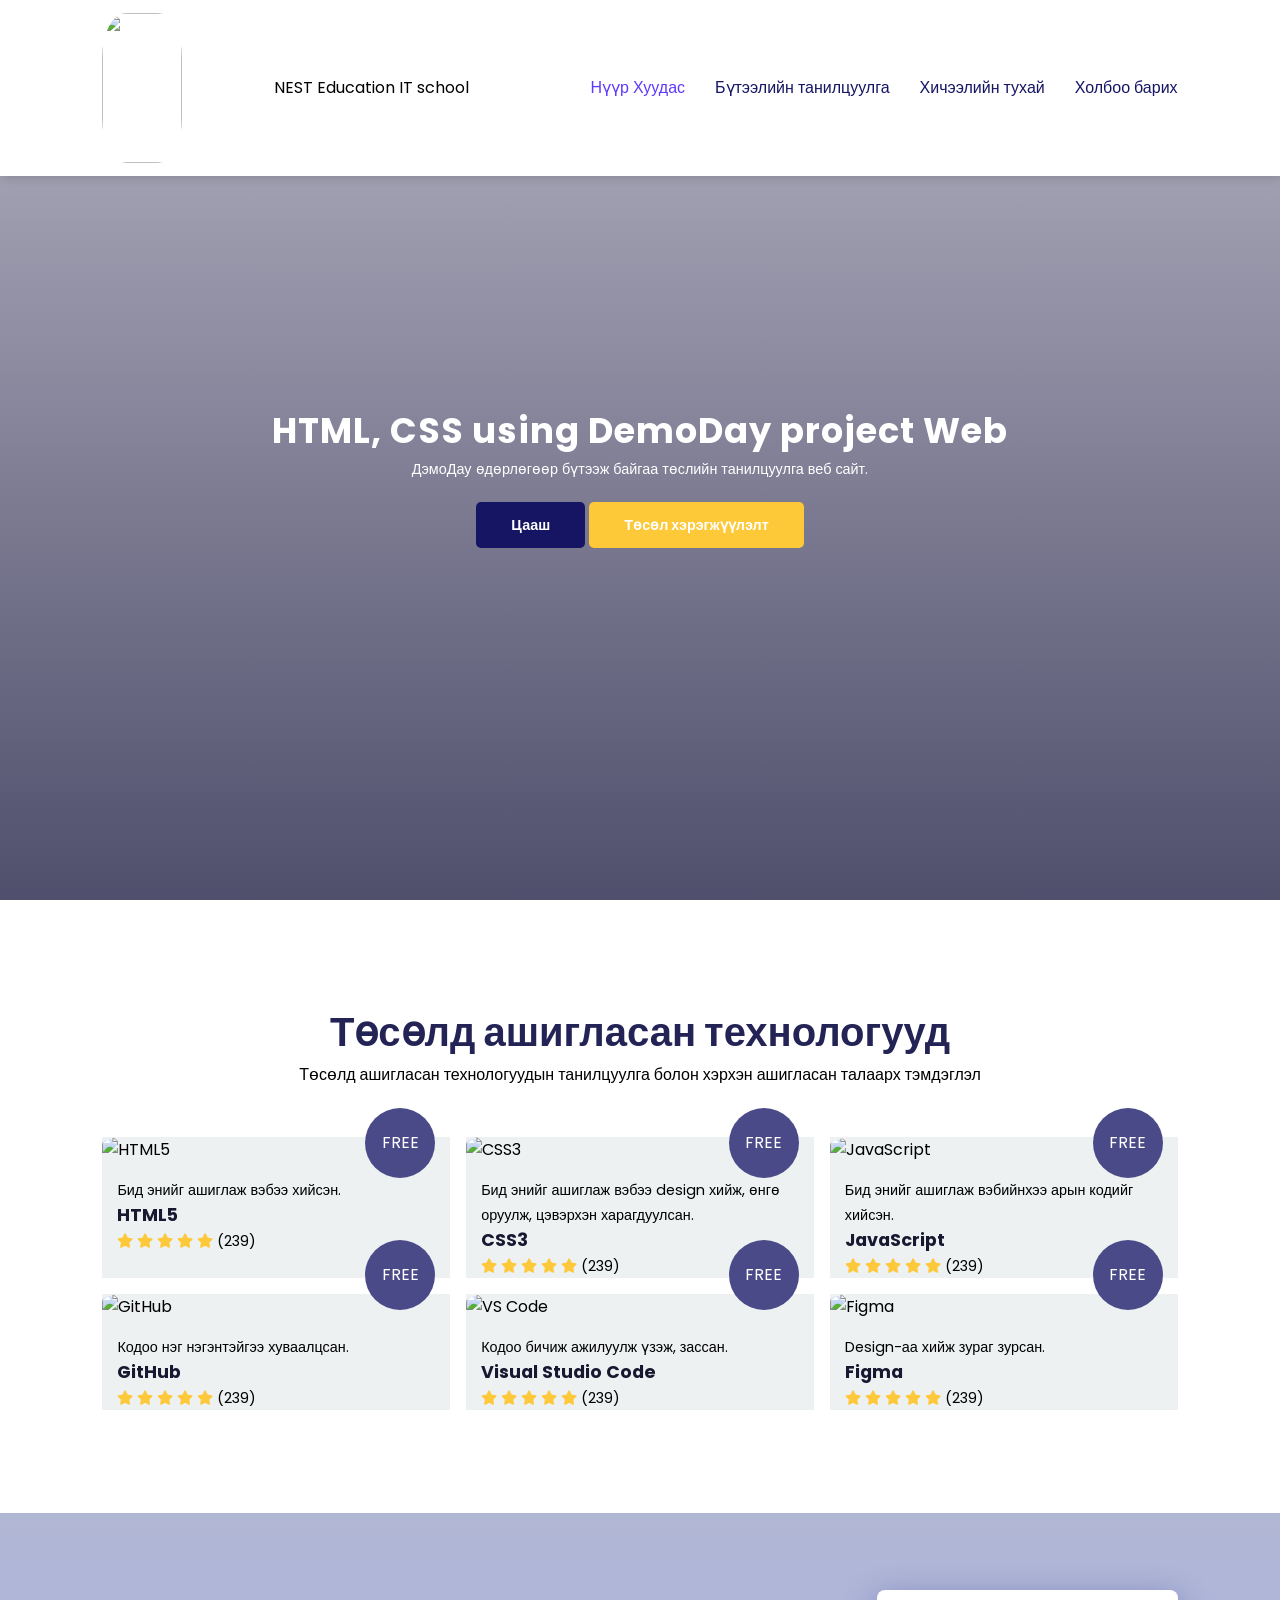
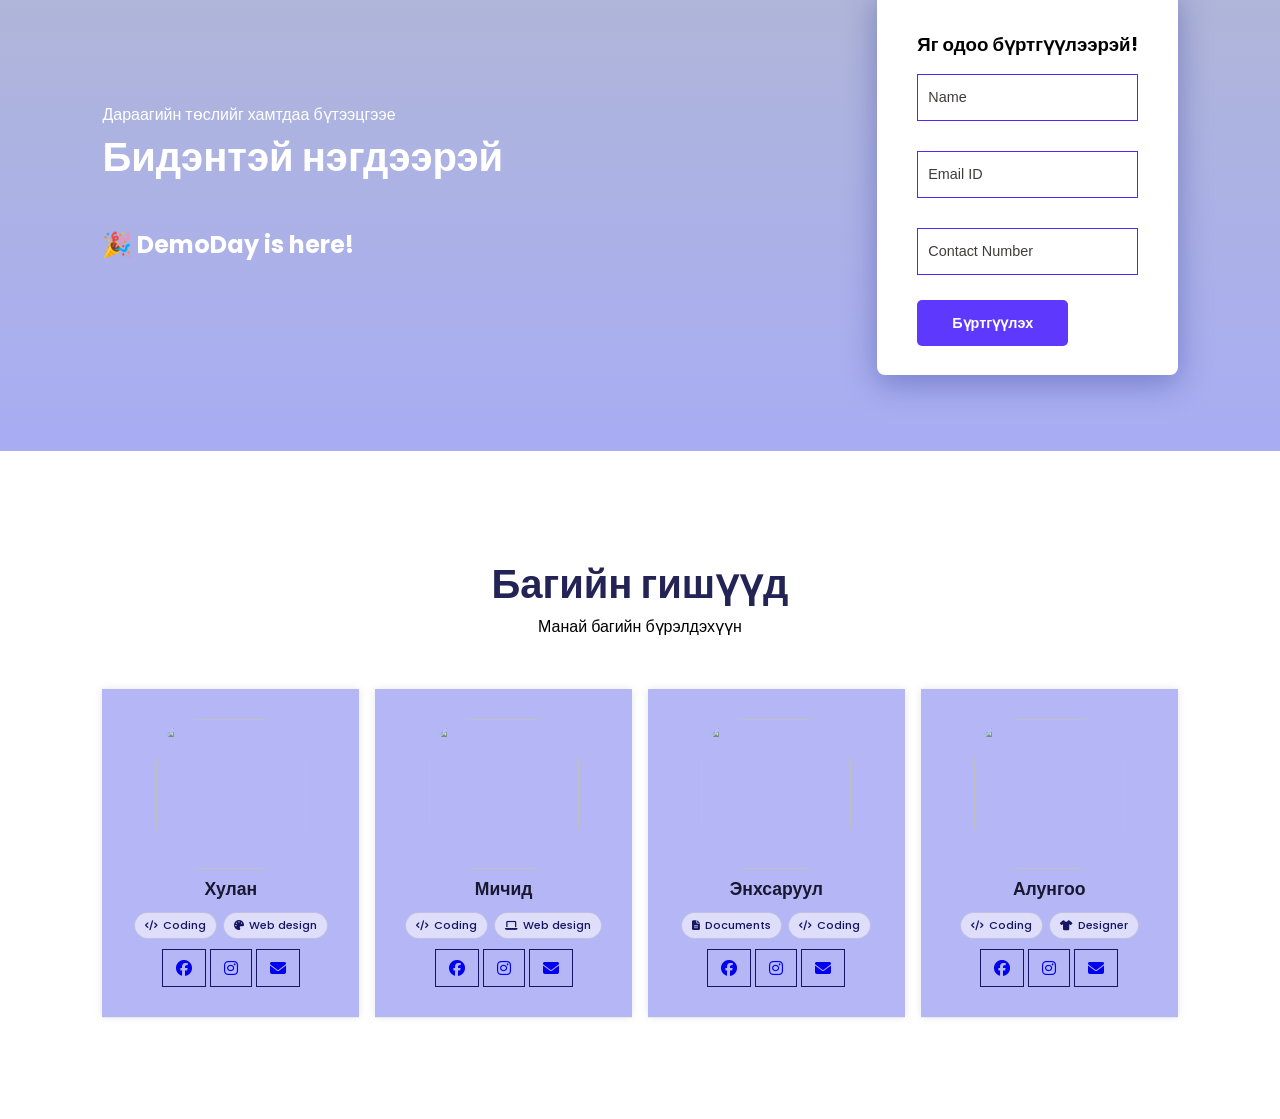
==== index.html @ afe98397 "Add files via upload" ====
<!DOCTYPE html>
<html lang="en">
<head>
    <meta charset="UTF-8">
    <meta name="viewport" content="width=device-width, initial-scale=1.0">
    <title>DemoDay Project Website Template</title>
    <link rel="stylesheet" href="https://cdnjs.cloudflare.com/ajax/libs/font-awesome/6.5.0/css/all.min.css">
    <script src="https://cdnjs.cloudflare.com/ajax/libs/jquery/3.7.1/jquery.min.js"></script>
    <link rel="stylesheet" href="style.css">
</head>
<body>
    <nav>
        <img src="unnamed.png" class="logo" alt="">
        <p>NEST Education IT school</p>
        <div class="navigation">
            <ul>
                <i id="menu-close" class="fas fa-times"></i>
                <li><a href="index.html" class="active">Нүүр Хуудас</a></li>
                <li><a href="buteel.html">Бүтээлийн танилцуулга</a></li>
                <li><a href="course-inner.html">Хичээлийн тухай</a></li>
                <li><a href="contact.html">Холбоо барих</a></li>
            </ul>
            <img src="img/menu.png" id="menu-btn" alt="">
        </div>
    </nav>

    <!-- Hero section -->
    <section id="home">
        <h2>HTML, CSS using DemoDay project Web</h2>
        <p>ДэмоДау өдөрлөгөөр бүтээж байгаа төслийн танилцуулга веб сайт.</p>
        <div class="btn">
            <a href="#" class="blue">Цааш</a>
            <a href="#" class="yellow">Төсөл хэрэгжүүлэлт</a>
        </div>
    </section>

    <!-- Technologies section -->
    <section id="project">
        <h1>Төсөлд ашигласан технологууд</h1>
        <p>Төсөлд ашигласан технологуудын танилцуулга болон хэрхэн ашигласан талаарх тэмдэглэл</p>

        <div class="project-box">
            <div class="projects">
                <img src="https://cdn.jsdelivr.net/gh/devicons/devicon/icons/html5/html5-original.svg" alt="HTML5">
                <div class="details">
                    <span>Бид энийг ашиглаж вэбээ хийсэн.</span>
                    <h6>HTML5</h6>
                    <div class="star">
                        <i class="fa-solid fa-star"></i>
                        <i class="fa-solid fa-star"></i>
                        <i class="fa-solid fa-star"></i>
                        <i class="fa-solid fa-star"></i>
                        <i class="fa-solid fa-star"></i>
                        <span>(239)</span>
                    </div>
                </div>
                <div class="cost">FREE</div>
            </div>

            <div class="projects">
                <img src="https://cdn.jsdelivr.net/gh/devicons/devicon/icons/css3/css3-original.svg" alt="CSS3">
                <div class="details">
                    <span>Бид энийг ашиглаж вэбээ design хийж, өнгө оруулж, цэвэрхэн харагдуулсан.</span>
                    <h6>CSS3</h6>
                    <div class="star">
                        <i class="fa-solid fa-star"></i>
                        <i class="fa-solid fa-star"></i>
                        <i class="fa-solid fa-star"></i>
                        <i class="fa-solid fa-star"></i>
                        <i class="fa-solid fa-star"></i>
                        <span>(239)</span>
                    </div>
                </div>
                <div class="cost">FREE</div>
            </div>

            <div class="projects">
                <img src="https://cdn.jsdelivr.net/gh/devicons/devicon/icons/javascript/javascript-original.svg" alt="JavaScript">
                <div class="details">
                    <span>Бид энийг ашиглаж вэбийнхээ арын кодийг хийсэн.</span>
                    <h6>JavaScript</h6>
                    <div class="star">
                        <i class="fa-solid fa-star"></i>
                        <i class="fa-solid fa-star"></i>
                        <i class="fa-solid fa-star"></i>
                        <i class="fa-solid fa-star"></i>
                        <i class="fa-solid fa-star"></i>
                        <span>(239)</span>
                    </div>
                </div>
                <div class="cost">FREE</div>
            </div>

            <div class="projects">
                <img src="https://cdn.jsdelivr.net/gh/devicons/devicon/icons/github/github-original.svg" alt="GitHub">
                <div class="details">
                    <span>Кодоо нэг нэгэнтэйгээ хуваалцсан.</span>
                    <h6>GitHub</h6>
                    <div class="star">
                        <i class="fa-solid fa-star"></i>
                        <i class="fa-solid fa-star"></i>
                        <i class="fa-solid fa-star"></i>
                        <i class="fa-solid fa-star"></i>
                        <i class="fa-solid fa-star"></i>
                        <span>(239)</span>
                    </div>
                </div>
                <div class="cost">FREE</div>
            </div>

            <div class="projects">
                <img src="https://cdn.jsdelivr.net/gh/devicons/devicon/icons/vscode/vscode-original.svg" alt="VS Code">
                <div class="details">
                    <span>Кодоо бичиж ажилуулж үзэж, зассан.</span>
                    <h6>Visual Studio Code</h6>
                    <div class="star">
                        <i class="fa-solid fa-star"></i>
                        <i class="fa-solid fa-star"></i>
                        <i class="fa-solid fa-star"></i>
                        <i class="fa-solid fa-star"></i>
                        <i class="fa-solid fa-star"></i>
                        <span>(239)</span>
                    </div>
                </div>
                <div class="cost">FREE</div>
            </div>

            <div class="projects">
                <img src="https://cdn.jsdelivr.net/gh/devicons/devicon/icons/figma/figma-original.svg" alt="Figma">
                <div class="details">
                    <span>Design-аа хийж зураг зурсан.</span>
                    <h6>Figma</h6>
                    <div class="star">
                        <i class="fa-solid fa-star"></i>
                        <i class="fa-solid fa-star"></i>
                        <i class="fa-solid fa-star"></i>
                        <i class="fa-solid fa-star"></i>
                        <i class="fa-solid fa-star"></i>
                        <span>(239)</span>
                    </div>
                </div>
                <div class="cost">FREE</div>
            </div>
        </div>
    </section>

    <!-- Registration section -->
    <section id="registration">
        <div class="reminder">
            <p>Дараагийн төслийг хамтдаа бүтээцгээе</p>
            <h1>Бидэнтэй нэгдээрэй</h1>
            <div class="time">
                <div class="date" id="days">0 <br> Days</div>
                <div class="date" id="hours">0 <br> Hours</div>
                <div class="date" id="minutes">0 <br> Minutes</div>
                <div class="date" id="seconds">0 <br> Seconds</div>
            </div>
        </div>

        <div class="form">
            <h3>Яг одоо бүртгүүлээрэй!</h3>
            <input type="text" placeholder="Name" name="" id="">
            <input type="email" placeholder="Email ID" name="" id="">
            <input type="text" placeholder="Contact Number" name="" id="">
            <div class="btn">
                <a href="#" class="yellow">Бүртгүүлэх</a>
            </div>
        </div>
    </section>

    <!-- Team section -->
    <section id="experts">
        <h1>Багийн гишүүд</h1>
        <p>Манай багийн бүрэлдэхүүн</p>
        <div class="expert-box">

            <div class="profile">
                <img src="khuln.jpg" alt="">
                <h6>Хулан</h6>
                <div class="role-tags">
                    <span><i class="fas fa-code"></i> Coding</span>
                    <span><i class="fas fa-palette"></i> Web design</span>
                </div>
                <div class="pro-links">
                    <a href="https://www.facebook.com/b.hulan.138850/" target="_blank"><i class="fab fa-facebook"></i></a>
                    <a href="https://instagram.com/khulnaaaa__" target="_blank"><i class="fab fa-instagram"></i></a>
                    <a href="https://mail.google.com/mail/?view=cm&to=nest22291037@nhs.edu.mn" target="_blank"><i class="fas fa-envelope"></i></a>
                </div>
            </div>

            <div class="profile">
                <img src="michid.jpg" alt="">
                <h6>Мичид</h6>
                <div class="role-tags">
                    <span><i class="fas fa-code"></i> Coding</span>
                    <span><i class="fas fa-laptop"></i> Web design</span>
                </div>
                <div class="pro-links">
                    <a href="https://www.facebook.com/micid.c.407413/" target="_blank"><i class="fab fa-facebook"></i></a>
                    <a href="https://instagram.com/michid.c" target="_blank"><i class="fab fa-instagram"></i></a>
                    <a href="https://mail.google.com/mail/?view=cm&to=nest22291030@nhs.edu.mn" target="_blank"><i class="fas fa-envelope"></i></a>
                </div>
            </div>

            <div class="profile">
                <img src="saruul.jpg" alt="">
                <h6>Энхсаруул</h6>
                <div class="role-tags">
                    <span><i class="fas fa-file-alt"></i> Documents</span>
                    <span><i class="fas fa-code"></i> Coding</span>
                </div>
                <div class="pro-links">
                    <a href="https://www.facebook.com/enkhsaruul.bayaraa" target="_blank"><i class="fab fa-facebook"></i></a>
                    <a href="https://instagram.com/__srlux" target="_blank"><i class="fab fa-instagram"></i></a>
                    <a href="https://mail.google.com/mail/?view=cm&to=nest23291005@nhs.edu.mn" target="_blank"><i class="fas fa-envelope"></i></a>
                </div>
            </div>

            <div class="profile">
                <img src="alungoo.jpg" alt="">
                <h6>Алунгоо</h6>
                <div class="role-tags">
                    <span><i class="fas fa-code"></i> Coding</span>
                    <span><i class="fas fa-tshirt"></i> Designer</span>
                </div>
                <div class="pro-links">
                    <a href="https://www.facebook.com/alungoo.tvn/" target="_blank"><i class="fab fa-facebook"></i></a>
                    <a href="https://instagram.com/alungootvn" target="_blank"><i class="fab fa-instagram"></i></a>
                    <a href="https://mail.google.com/mail/?view=cm&to=nest22291042@nhs.edu.mn" target="_blank"><i class="fas fa-envelope"></i></a>
                </div>
            </div>

        </div>
    </section>

    <footer></footer>

    <script>
        // Mobile menu open
        $('#menu-btn').click(function(){
            $('nav .navigation ul').addClass('active');
        });

        // Mobile menu close
        $('#menu-close').click(function(){
            $('nav .navigation ul').removeClass('active');
        });

        // Countdown timer to DemoDay - May 9, 2026
        const demoDay = new Date("May 9, 2026 09:00:00").getTime();

        const countdown = setInterval(function() {
            const now = new Date().getTime();
            const gap = demoDay - now;

            const days    = Math.floor(gap / (1000 * 60 * 60 * 24));
            const hours   = Math.floor((gap % (1000 * 60 * 60 * 24)) / (1000 * 60 * 60));
            const minutes = Math.floor((gap % (1000 * 60 * 60)) / (1000 * 60));
            const seconds = Math.floor((gap % (1000 * 60)) / 1000);

            document.getElementById("days").innerHTML    = days    + "<br>Days";
            document.getElementById("hours").innerHTML   = hours   + "<br>Hours";
            document.getElementById("minutes").innerHTML = minutes + "<br>Minutes";
            document.getElementById("seconds").innerHTML = seconds + "<br>Seconds";

            if (gap < 0) {
                clearInterval(countdown);
                document.querySelector(".time").innerHTML = "<h2 style='color:white'>🎉 DemoDay is here!</h2>";
            }
        }, 1000);
    </script>
</body>
</html>
---- style.css ----
@import url('https://fonts.googleapis.com/css2?family=Inter:wght@100;200;300;400;500&family=Poppins:ital,wght@0,100;0,200;0,300;0,400;0,500;0,600;0,700;0,800;0,900;1,700;1,800;1,900&display=swap');

*
{
	margin: 0;
	padding: 0;
	box-sizing: border-box;
}

body
{
	font-family: 'Poppins', sans-serif;
}

h1
{
	font-size: 2.5rem;
	font-weight: 700;
	color: rgb(35, 35, 85);
}

span
{
	font-size: .9rem;
}

h6
{
	font-size: 1.1rem;
	color: rgb(24, 24, 49);
}
nav
{
	position: fixed;
	width: 100%;
	background-color: #fff;
	display: flex;
	justify-content: space-between;
	align-items: center;
	padding: 1vw 8vw;
	box-shadow: 2px 2px 10px rgba(0, 0, 0, 0.15);
	z-index: 1;
}

nav .logo
{
	width: 80px;
	cursor: pointer;
}

nav .navigation
{
	display: flex;
}

img {
  width: 150px;
  height: 150px;
  border-radius: 30%;
}


#menu-btn
{
	width: 30px;
	height: 30px;
	display: none;
}

#menu-close
{
	display: none;
}

nav .navigation ul
{
	display: flex;
	justify-content: flex-end;
	align-items: center;
}

nav .navigation ul li
{
	list-style: none;
	margin-left: 30px;
}

nav .navigation ul li a
{
	text-decoration: none;
	color: rgb(21, 21, 100);
	font-size: 16px;
	font-weight: 500;
	transition: 0.3s ease;
}

nav .navigation ul li a.active,
nav .navigation ul li a:hover
{
	color: #5f38fd;

}

#home
{
	background-image: linear-gradient(rgba(9, 5, 54, 0.3), rgba(5,4,46,0.7)), url("img/back.jpg");
	width: 100%;
	height: 100vh;
	background-size: cover;
	background-position: center center;
	display: flex;
	flex-direction: column;
	justify-content: center;
	align-items: center;
	text-align: center;
	padding-top: 40px;
}

#home h2
{
	color: #fff;
	font-size: 2.2rem;
	letter-spacing: 1px;
}

#home p
{
	width: 50%;
	color: #fff;
	font-size: 0.9rem;
	line-height: 25px;
}

#home .btn
{
	margin-top: 30px;
}

#home a
{
	text-decoration: none;
	font-size: 0.9rem;
	padding: 13px 35px;
	background-color: #fff;
	font-weight: 600;
	border-radius: 5px;
}

#home a.blue
{
	color: #fff;
	background: rgb(21, 21, 100);
	transition: 0.3s ease;
}

#home a.blue:hover
{
	color: rgb(21, 21, 100);
	background: #fff;
}

#home a.yellow
{
	color: #fff;
	background: #fdc938;
	transition: 0.3s ease;
}

#home a.yellow:hover
{
	color: rgb(21, 21, 100);
	background: #fff;
}
#project
{
	padding: 8vw 8vw 8vw 8vw;
	text-align: center;
}

#project .project-box
{
	display: grid;
	grid-template-columns: repeat(auto-fit, minmax(320px, 1fr));
	grid-gap: 1rem;
	margin-top: 50px;
}

#project .projects
{
	text-align: start;
	background: #edf1f2;
	height: 100%;
	position: relative;
}

#project .projects img
{
	width: 100%;
	height: 60%;
	background-size: cover;
	background-position: center;
}

#project .projects .details
{
	padding: 15px 15px 0 15px;
}

#project .projects .details i
{
	color: #fdc93b;
	font-size: .9rem;
}

#project .projects .cost
{
	background-color: rgb(74, 74, 136);
	color: #fff;
	line-height: 70px;
	width: 70px;
	height: 70px;
	text-align: center;
	border-radius: 50%;
	position: absolute;
	right: 15px;
	bottom: 100px;
}
#registration
{
	padding: 6vw 8vw 6vw 8vw;
	background-image: linear-gradient(rgba(99,112,168,0.5), rgba(81,91,233,0.5)),url("img/projects.webp");
	width: 100%;
	height: 100%;
	background-size: cover;
	background-position: center;
	display: flex;
	justify-content: space-between;
	align-items: center;
}

#registration .reminder, #registration .reminder h1
{
	color: #fff;
}

#registration .reminder .time
{
	display: flex;
	margin-top: 40px;
}

#registration .reminder .time .date
{
	text-align: center;
	padding: 13px 33px;
	background: rgba(255, 255, 255, 0.25);
	backdrop-filter: blur(4px);
	box-shadow: 0 8px 32px 0 rgba(31, 38, 135, 0.37);
	border-radius: 10px;
	margin: 0 5px 10px 5px;
	border: 1px solid rgba(255, 255, 255, 0.18);
	font-size: 1.1rem;
	font-weight: 600;
}

#registration .form
{
	background: #fff;
	border-radius: 8px;
	display: flex;
	flex-direction: column;
	padding: 40px;
	box-shadow: 0 8px 32px 0 rgba(31, 38, 135, 0.37);
}

#registration .form input
{
	margin: 15px 0;
	padding: 15px 10px;
	border: 1px solid rgb(84, 40, 241);
	outline: none;
}

#registration .form input::placeholder
{
	color: #413c3c;
	font-weight: 500;
	font-size: 0.9rem;
}

#registration .form .btn
{
	margin-top: 20px;
}

#registration .form a.yellow
{
	text-decoration: none;
	font-size: 0.9rem;
	padding: 13px 35px;
	background-color: #fff;
	font-weight: 600;
	border-radius: 5px;
	color: #fff;
	background: #5f38fd;
	transition: 0.3s ease;
}

#registration .form a.yellow:hover
{
	color: rgb(21, 21, 100);
	background: #fff;
}
#experts
{
	padding: 8vw 8vw 8vw 8vw;
	text-align: center;
}

#experts .expert-box
{
	display: grid;
	grid-template-columns: repeat(auto-fit, minmax(250px, 1fr));
	grid-gap: 1rem;
	margin-top: 50px;
}

#experts .expert-box .profile
{
	background: #b5b6f5;
	padding: 30px 10px;
	box-shadow: rgba(17, 17, 26, 0.05) 0px 1px 0px, rgba(17, 17, 26, 0.1) 0px 0px 8px;
}

#experts .expert-box .profile:hover
{
	box-shadow: rgba(0, 0, 0, 0.1) 0px 10px 50px;
}

.pro-links
{
	margin-top: 10px;
}

.pro-links i
{
	padding: 10px 13px;
	border: 1px solid rgb(21, 21, 100);
	cursor: pointer;
	transition: 0.3s ease;
}

.pro-links i:hover
{
	background: rgb(21, 21, 100);
	color: #fff;
}



/*---------------------------------------------------------*/
/*-------------------- Ipad screen styling ----------------*/
/*---------------------------------------------------------*/
@media screen and (max-width: 789px)
{
	nav
	{
		padding: 15px 20px;
	}

	nav img
	{
		width: 130px;
	}

	#menu-btn
	{
		display: initial;
	}

	#menu-close
	{
		display: initial;
		font-size: 1.6rem;
		color: #fff;
		padding: 30px 0 20px 20px;
	}

	nav .navigation ul
	{
		position: absolute;
		top: 0;
		right: -220px;
		display: flex;
		flex-direction: column;
		justify-content: flex-start;
		align-items: flex-start;
		width: 220px;
		height: 100vh;
		background: rgba(17, 20, 104, 0.45);
		backdrop-filter: blur(4.5px);
		border: 1px solid rgba(255, 255, 255, 0.18);
		transition: 0.3s ease-in;
	}

	nav .navigation ul.active
	{
		right: 0;
	}

	nav .navigation ul li
	{
		padding: 20px 0 20px 40px;
		margin-left: 0;
	}

	nav .navigation ul li a
	{
		color: #fff;
	}

	#home
	{
		padding: 0px;
	}

	#home p
	{
		width: 90%;
	}


	#projects
	{
		padding: 8vw 4vw 8vw 4vw;
	}

	#registration
	{
		padding: 6vw 4vw 6vw 4vw;
		gap: 2.2rem;
	}

	#registration .reminder .time
	{
		display: flex;
		justify-content: space-between;
		flex-wrap: wrap;
		margin-top: 40px;
	}

	#experts
	{
		padding: 8vw 4vw 6vw 4vw;
	}

	footer .copyright .pro-links
	{
		margin-top: 20px;
	}
}


@media screen and (max-width: 475px)
{
	#registration
	{
		flex-direction: column;
	}

	.reminder p, .reminder h1
	{
		text-align: center;
	}

	.reminder h1
	{
		font-size: 1.8rem;
	}

	#registration .reminder .time
	{
		justify-content: space-evenly;
		margin-top: 20px;
	}
}

/* ---- Role tags on team member cards ---- */
.role-tags {
  display: flex;
  flex-wrap: wrap;
  gap: 6px;
  justify-content: center;
  margin: 10px 0 6px;
}

.role-tags span {
  display: inline-flex;
  align-items: center;
  gap: 5px;
  font-size: 11px;
  font-weight: 500;
  padding: 4px 10px;
  border-radius: 20px;
  background: rgba(255, 255, 255, 0.55);
  color: rgb(21, 21, 100);
  backdrop-filter: blur(4px);
  border: 1px solid rgba(21, 21, 100, 0.15);
  transition: 0.2s ease;
}

.role-tags span:hover {
  background: rgb(21, 21, 100);
  color: #fff;
}

.role-tags i {
  font-size: 10px;
}
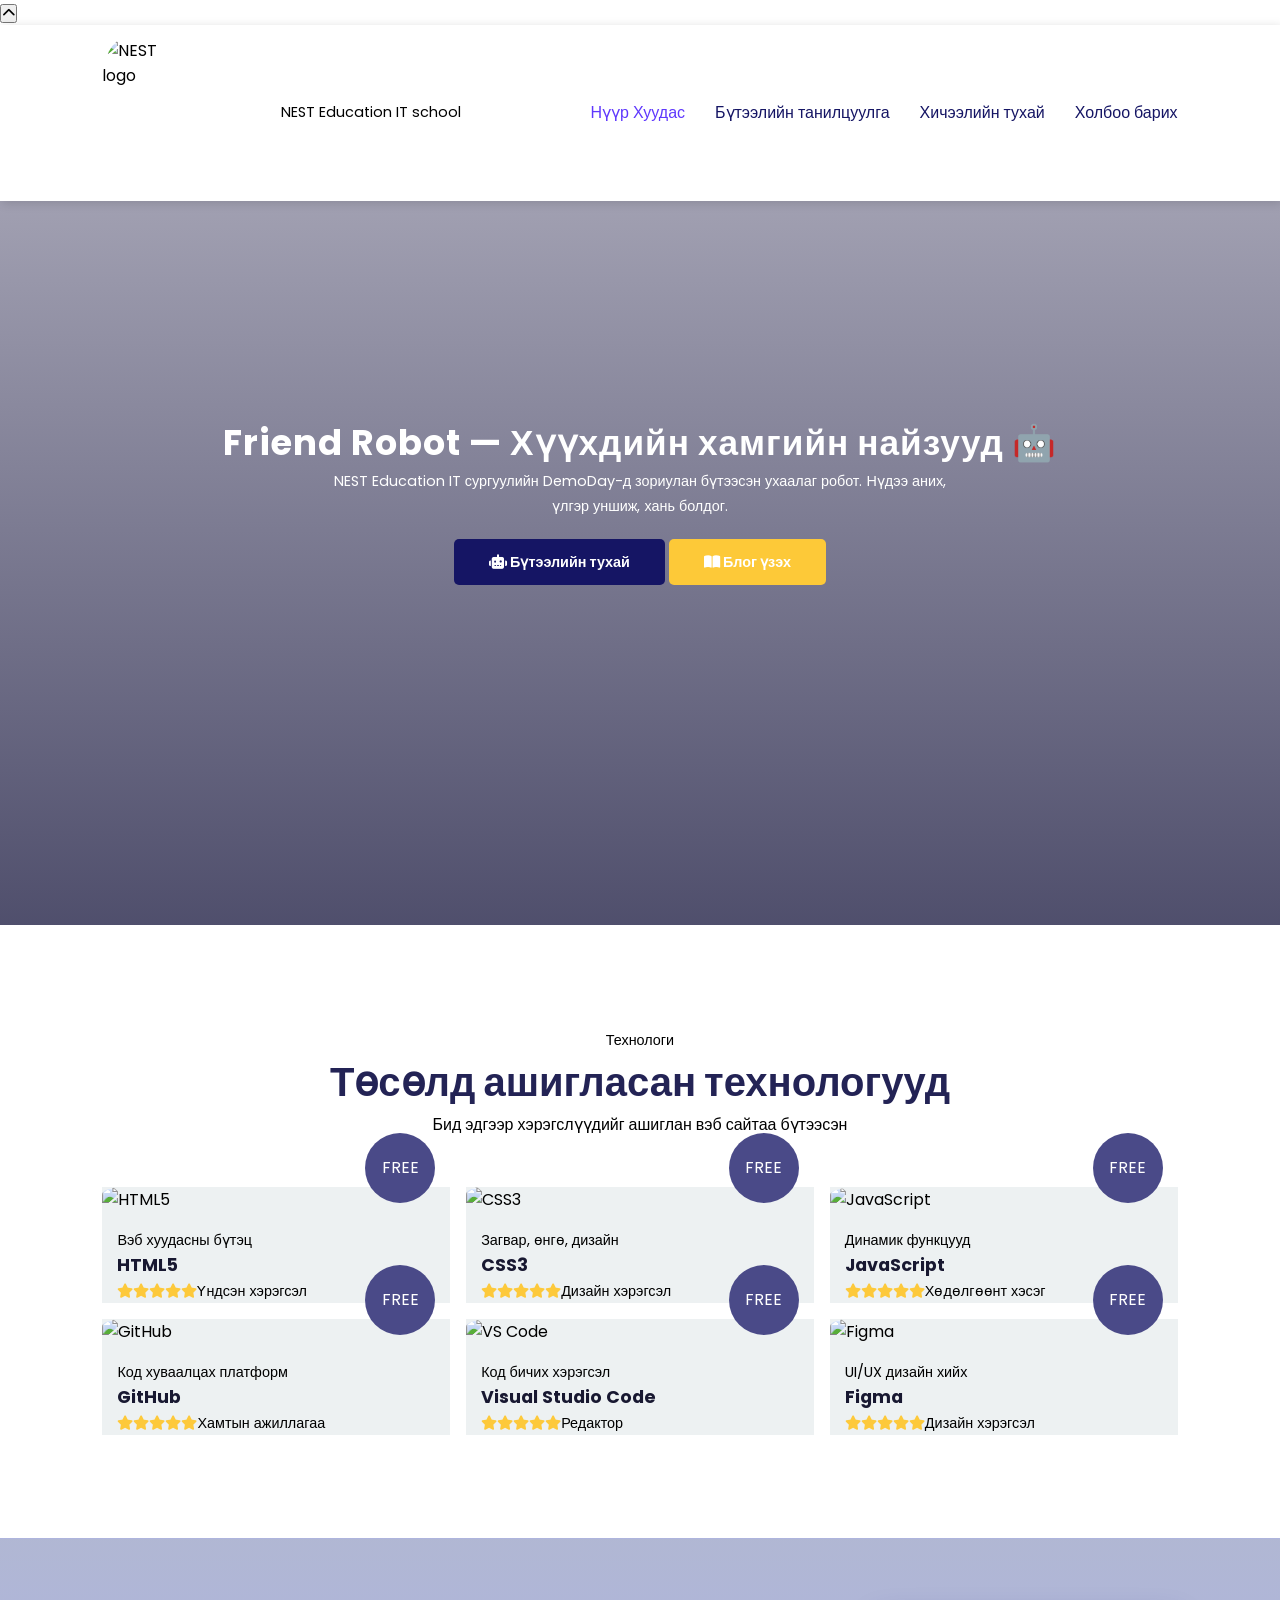
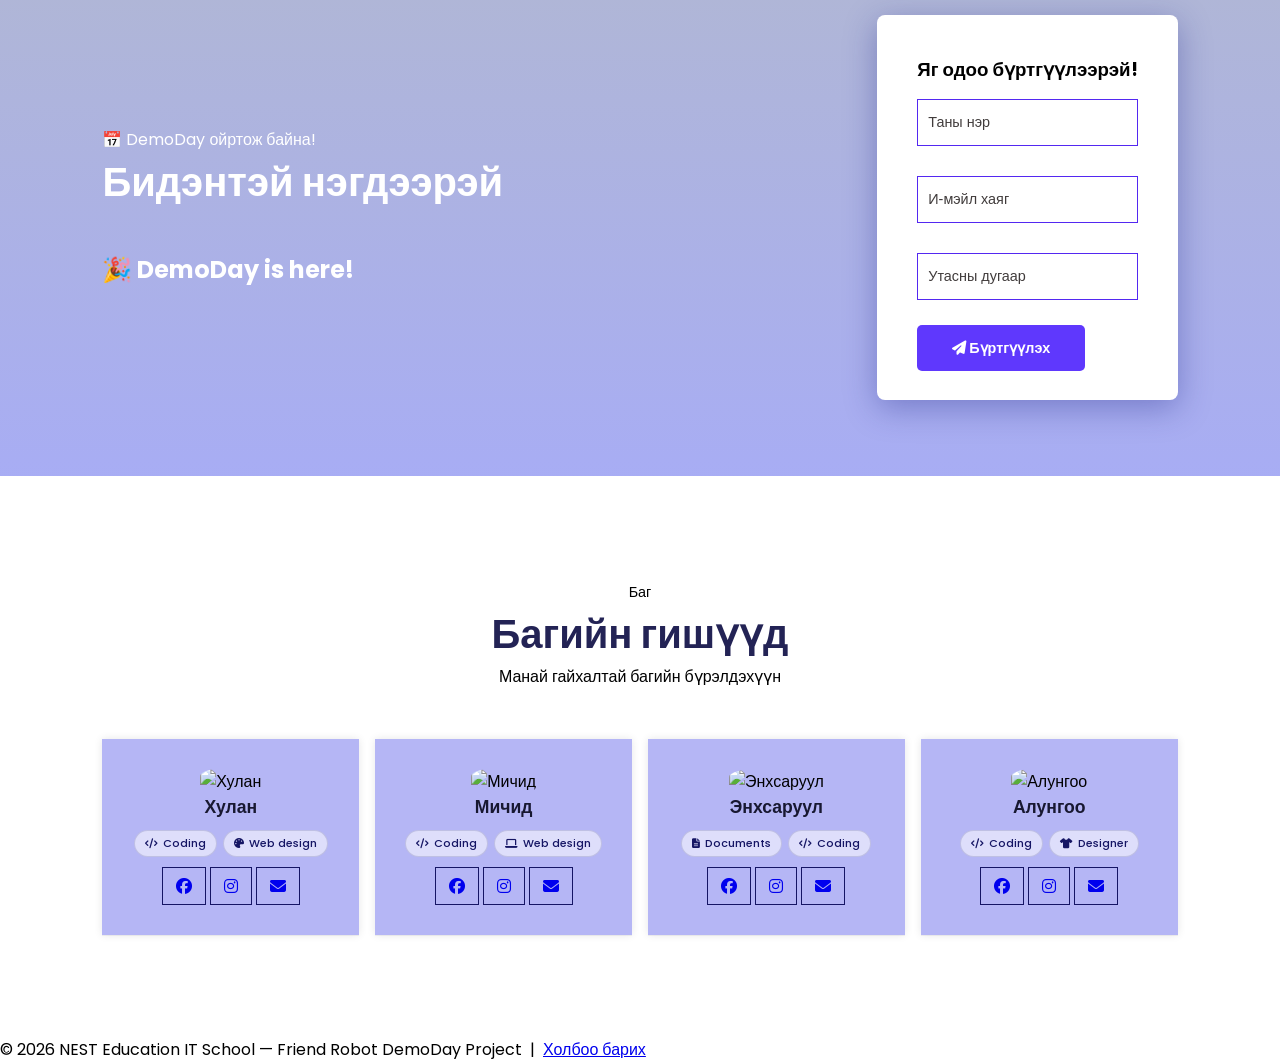
==== commit 9a82d1af: "Update index.html" ====
--- a/index.html
+++ b/index.html
@@ -1,273 +1,240 @@
 <!DOCTYPE html>
-<html lang="en">
+<html lang="mn">
 <head>
-    <meta charset="UTF-8">
-    <meta name="viewport" content="width=device-width, initial-scale=1.0">
-    <title>DemoDay Project Website Template</title>
-    <link rel="stylesheet" href="https://cdnjs.cloudflare.com/ajax/libs/font-awesome/6.5.0/css/all.min.css">
-    <script src="https://cdnjs.cloudflare.com/ajax/libs/jquery/3.7.1/jquery.min.js"></script>
-    <link rel="stylesheet" href="style.css">
+  <meta charset="UTF-8">
+  <meta name="viewport" content="width=device-width, initial-scale=1.0">
+  <title>NEST DemoDay — Friend Robot</title>
+  <link rel="stylesheet" href="https://cdnjs.cloudflare.com/ajax/libs/font-awesome/6.5.0/css/all.min.css">
+  <script src="https://cdnjs.cloudflare.com/ajax/libs/jquery/3.7.1/jquery.min.js"></script>
+  <link rel="stylesheet" href="style.css">
 </head>
 <body>
-    <nav>
-        <img src="unnamed.png" class="logo" alt="">
-        <p>NEST Education IT school</p>
-        <div class="navigation">
-            <ul>
-                <i id="menu-close" class="fas fa-times"></i>
-                <li><a href="index.html" class="active">Нүүр Хуудас</a></li>
-                <li><a href="buteel.html">Бүтээлийн танилцуулга</a></li>
-                <li><a href="course-inner.html">Хичээлийн тухай</a></li>
-                <li><a href="contact.html">Холбоо барих</a></li>
-            </ul>
-            <img src="img/menu.png" id="menu-btn" alt="">
-        </div>
-    </nav>
-
-    <!-- Hero section -->
-    <section id="home">
-        <h2>HTML, CSS using DemoDay project Web</h2>
-        <p>ДэмоДау өдөрлөгөөр бүтээж байгаа төслийн танилцуулга веб сайт.</p>
-        <div class="btn">
-            <a href="#" class="blue">Цааш</a>
-            <a href="#" class="yellow">Төсөл хэрэгжүүлэлт</a>
-        </div>
-    </section>
-
-    <!-- Technologies section -->
-    <section id="project">
-        <h1>Төсөлд ашигласан технологууд</h1>
-        <p>Төсөлд ашигласан технологуудын танилцуулга болон хэрхэн ашигласан талаарх тэмдэглэл</p>
-
-        <div class="project-box">
-            <div class="projects">
-                <img src="https://cdn.jsdelivr.net/gh/devicons/devicon/icons/html5/html5-original.svg" alt="HTML5">
-                <div class="details">
-                    <span>Бид энийг ашиглаж вэбээ хийсэн.</span>
-                    <h6>HTML5</h6>
-                    <div class="star">
-                        <i class="fa-solid fa-star"></i>
-                        <i class="fa-solid fa-star"></i>
-                        <i class="fa-solid fa-star"></i>
-                        <i class="fa-solid fa-star"></i>
-                        <i class="fa-solid fa-star"></i>
-                        <span>(239)</span>
-                    </div>
-                </div>
-                <div class="cost">FREE</div>
-            </div>
-
-            <div class="projects">
-                <img src="https://cdn.jsdelivr.net/gh/devicons/devicon/icons/css3/css3-original.svg" alt="CSS3">
-                <div class="details">
-                    <span>Бид энийг ашиглаж вэбээ design хийж, өнгө оруулж, цэвэрхэн харагдуулсан.</span>
-                    <h6>CSS3</h6>
-                    <div class="star">
-                        <i class="fa-solid fa-star"></i>
-                        <i class="fa-solid fa-star"></i>
-                        <i class="fa-solid fa-star"></i>
-                        <i class="fa-solid fa-star"></i>
-                        <i class="fa-solid fa-star"></i>
-                        <span>(239)</span>
-                    </div>
-                </div>
-                <div class="cost">FREE</div>
-            </div>
-
-            <div class="projects">
-                <img src="https://cdn.jsdelivr.net/gh/devicons/devicon/icons/javascript/javascript-original.svg" alt="JavaScript">
-                <div class="details">
-                    <span>Бид энийг ашиглаж вэбийнхээ арын кодийг хийсэн.</span>
-                    <h6>JavaScript</h6>
-                    <div class="star">
-                        <i class="fa-solid fa-star"></i>
-                        <i class="fa-solid fa-star"></i>
-                        <i class="fa-solid fa-star"></i>
-                        <i class="fa-solid fa-star"></i>
-                        <i class="fa-solid fa-star"></i>
-                        <span>(239)</span>
-                    </div>
-                </div>
-                <div class="cost">FREE</div>
-            </div>
-
-            <div class="projects">
-                <img src="https://cdn.jsdelivr.net/gh/devicons/devicon/icons/github/github-original.svg" alt="GitHub">
-                <div class="details">
-                    <span>Кодоо нэг нэгэнтэйгээ хуваалцсан.</span>
-                    <h6>GitHub</h6>
-                    <div class="star">
-                        <i class="fa-solid fa-star"></i>
-                        <i class="fa-solid fa-star"></i>
-                        <i class="fa-solid fa-star"></i>
-                        <i class="fa-solid fa-star"></i>
-                        <i class="fa-solid fa-star"></i>
-                        <span>(239)</span>
-                    </div>
-                </div>
-                <div class="cost">FREE</div>
-            </div>
-
-            <div class="projects">
-                <img src="https://cdn.jsdelivr.net/gh/devicons/devicon/icons/vscode/vscode-original.svg" alt="VS Code">
-                <div class="details">
-                    <span>Кодоо бичиж ажилуулж үзэж, зассан.</span>
-                    <h6>Visual Studio Code</h6>
-                    <div class="star">
-                        <i class="fa-solid fa-star"></i>
-                        <i class="fa-solid fa-star"></i>
-                        <i class="fa-solid fa-star"></i>
-                        <i class="fa-solid fa-star"></i>
-                        <i class="fa-solid fa-star"></i>
-                        <span>(239)</span>
-                    </div>
-                </div>
-                <div class="cost">FREE</div>
-            </div>
-
-            <div class="projects">
-                <img src="https://cdn.jsdelivr.net/gh/devicons/devicon/icons/figma/figma-original.svg" alt="Figma">
-                <div class="details">
-                    <span>Design-аа хийж зураг зурсан.</span>
-                    <h6>Figma</h6>
-                    <div class="star">
-                        <i class="fa-solid fa-star"></i>
-                        <i class="fa-solid fa-star"></i>
-                        <i class="fa-solid fa-star"></i>
-                        <i class="fa-solid fa-star"></i>
-                        <i class="fa-solid fa-star"></i>
-                        <span>(239)</span>
-                    </div>
-                </div>
-                <div class="cost">FREE</div>
-            </div>
-        </div>
-    </section>
-
-    <!-- Registration section -->
-    <section id="registration">
-        <div class="reminder">
-            <p>Дараагийн төслийг хамтдаа бүтээцгээе</p>
-            <h1>Бидэнтэй нэгдээрэй</h1>
-            <div class="time">
-                <div class="date" id="days">0 <br> Days</div>
-                <div class="date" id="hours">0 <br> Hours</div>
-                <div class="date" id="minutes">0 <br> Minutes</div>
-                <div class="date" id="seconds">0 <br> Seconds</div>
-            </div>
-        </div>
-
-        <div class="form">
-            <h3>Яг одоо бүртгүүлээрэй!</h3>
-            <input type="text" placeholder="Name" name="" id="">
-            <input type="email" placeholder="Email ID" name="" id="">
-            <input type="text" placeholder="Contact Number" name="" id="">
-            <div class="btn">
-                <a href="#" class="yellow">Бүртгүүлэх</a>
-            </div>
-        </div>
-    </section>
-
-    <!-- Team section -->
-    <section id="experts">
-        <h1>Багийн гишүүд</h1>
-        <p>Манай багийн бүрэлдэхүүн</p>
-        <div class="expert-box">
-
-            <div class="profile">
-                <img src="khuln.jpg" alt="">
-                <h6>Хулан</h6>
-                <div class="role-tags">
-                    <span><i class="fas fa-code"></i> Coding</span>
-                    <span><i class="fas fa-palette"></i> Web design</span>
-                </div>
-                <div class="pro-links">
-                    <a href="https://www.facebook.com/b.hulan.138850/" target="_blank"><i class="fab fa-facebook"></i></a>
-                    <a href="https://instagram.com/khulnaaaa__" target="_blank"><i class="fab fa-instagram"></i></a>
-                    <a href="https://mail.google.com/mail/?view=cm&to=nest22291037@nhs.edu.mn" target="_blank"><i class="fas fa-envelope"></i></a>
-                </div>
-            </div>
-
-            <div class="profile">
-                <img src="michid.jpg" alt="">
-                <h6>Мичид</h6>
-                <div class="role-tags">
-                    <span><i class="fas fa-code"></i> Coding</span>
-                    <span><i class="fas fa-laptop"></i> Web design</span>
-                </div>
-                <div class="pro-links">
-                    <a href="https://www.facebook.com/micid.c.407413/" target="_blank"><i class="fab fa-facebook"></i></a>
-                    <a href="https://instagram.com/michid.c" target="_blank"><i class="fab fa-instagram"></i></a>
-                    <a href="https://mail.google.com/mail/?view=cm&to=nest22291030@nhs.edu.mn" target="_blank"><i class="fas fa-envelope"></i></a>
-                </div>
-            </div>
-
-            <div class="profile">
-                <img src="saruul.jpg" alt="">
-                <h6>Энхсаруул</h6>
-                <div class="role-tags">
-                    <span><i class="fas fa-file-alt"></i> Documents</span>
-                    <span><i class="fas fa-code"></i> Coding</span>
-                </div>
-                <div class="pro-links">
-                    <a href="https://www.facebook.com/enkhsaruul.bayaraa" target="_blank"><i class="fab fa-facebook"></i></a>
-                    <a href="https://instagram.com/__srlux" target="_blank"><i class="fab fa-instagram"></i></a>
-                    <a href="https://mail.google.com/mail/?view=cm&to=nest23291005@nhs.edu.mn" target="_blank"><i class="fas fa-envelope"></i></a>
-                </div>
-            </div>
-
-            <div class="profile">
-                <img src="alungoo.jpg" alt="">
-                <h6>Алунгоо</h6>
-                <div class="role-tags">
-                    <span><i class="fas fa-code"></i> Coding</span>
-                    <span><i class="fas fa-tshirt"></i> Designer</span>
-                </div>
-                <div class="pro-links">
-                    <a href="https://www.facebook.com/alungoo.tvn/" target="_blank"><i class="fab fa-facebook"></i></a>
-                    <a href="https://instagram.com/alungootvn" target="_blank"><i class="fab fa-instagram"></i></a>
-                    <a href="https://mail.google.com/mail/?view=cm&to=nest22291042@nhs.edu.mn" target="_blank"><i class="fas fa-envelope"></i></a>
-                </div>
-            </div>
-
-        </div>
-    </section>
-
-    <footer></footer>
-
-    <script>
-        // Mobile menu open
-        $('#menu-btn').click(function(){
-            $('nav .navigation ul').addClass('active');
-        });
-
-        // Mobile menu close
-        $('#menu-close').click(function(){
-            $('nav .navigation ul').removeClass('active');
-        });
-
-        // Countdown timer to DemoDay - May 9, 2026
-        const demoDay = new Date("May 9, 2026 09:00:00").getTime();
-
-        const countdown = setInterval(function() {
-            const now = new Date().getTime();
-            const gap = demoDay - now;
-
-            const days    = Math.floor(gap / (1000 * 60 * 60 * 24));
-            const hours   = Math.floor((gap % (1000 * 60 * 60 * 24)) / (1000 * 60 * 60));
-            const minutes = Math.floor((gap % (1000 * 60 * 60)) / (1000 * 60));
-            const seconds = Math.floor((gap % (1000 * 60)) / 1000);
-
-            document.getElementById("days").innerHTML    = days    + "<br>Days";
-            document.getElementById("hours").innerHTML   = hours   + "<br>Hours";
-            document.getElementById("minutes").innerHTML = minutes + "<br>Minutes";
-            document.getElementById("seconds").innerHTML = seconds + "<br>Seconds";
-
-            if (gap < 0) {
-                clearInterval(countdown);
-                document.querySelector(".time").innerHTML = "<h2 style='color:white'>🎉 DemoDay is here!</h2>";
-            }
-        }, 1000);
-    </script>
+
+  <button id="scroll-top"><i class="fas fa-chevron-up"></i></button>
+
+  <nav>
+    <img src="unnamed.png" class="logo" alt="NEST logo">
+    <span class="nav-brand">NEST Education IT school</span>
+    <div class="navigation">
+      <ul>
+        <i id="menu-close" class="fas fa-times"></i>
+        <li><a href="index.html" class="active">Нүүр Хуудас</a></li>
+        <li><a href="buteel.html">Бүтээлийн танилцуулга</a></li>
+        <li><a href="course-inner.html">Хичээлийн тухай</a></li>
+        <li><a href="contact.html">Холбоо барих</a></li>
+      </ul>
+      <img src="img/menu.png" id="menu-btn" alt="menu">
+    </div>
+  </nav>
+
+  <section id="home">
+    <h2>Friend Robot — Хүүхдийн хамгийн найзууд 🤖</h2>
+    <p>NEST Education IT сургуулийн DemoDay-д зориулан бүтээсэн ухаалаг робот. Нүдээ аних, үлгэр уншиж, хань болдог.</p>
+    <div class="btn">
+      <a href="course-inner.html" class="blue"><i class="fas fa-robot"></i> Бүтээлийн тухай</a>
+      <a href="buteel.html" class="yellow"><i class="fas fa-book-open"></i> Блог үзэх</a>
+    </div>
+  </section>
+
+  <section id="project">
+    <div class="section-header">
+      <span class="section-tag">Технологи</span>
+      <h1>Төсөлд ашигласан технологууд</h1>
+      <p>Бид эдгээр хэрэгслүүдийг ашиглан вэб сайтаа бүтээсэн</p>
+    </div>
+    <div class="project-box">
+
+      <div class="projects">
+        <img src="https://cdn.jsdelivr.net/gh/devicons/devicon/icons/html5/html5-original.svg" alt="HTML5">
+        <div class="details">
+          <span>Вэб хуудасны бүтэц</span>
+          <h6>HTML5</h6>
+          <div class="star"><i class="fa-solid fa-star"></i><i class="fa-solid fa-star"></i><i class="fa-solid fa-star"></i><i class="fa-solid fa-star"></i><i class="fa-solid fa-star"></i><span>Үндсэн хэрэгсэл</span></div>
+        </div>
+        <div class="cost">FREE</div>
+      </div>
+
+      <div class="projects">
+        <img src="https://cdn.jsdelivr.net/gh/devicons/devicon/icons/css3/css3-original.svg" alt="CSS3">
+        <div class="details">
+          <span>Загвар, өнгө, дизайн</span>
+          <h6>CSS3</h6>
+          <div class="star"><i class="fa-solid fa-star"></i><i class="fa-solid fa-star"></i><i class="fa-solid fa-star"></i><i class="fa-solid fa-star"></i><i class="fa-solid fa-star"></i><span>Дизайн хэрэгсэл</span></div>
+        </div>
+        <div class="cost">FREE</div>
+      </div>
+
+      <div class="projects">
+        <img src="https://cdn.jsdelivr.net/gh/devicons/devicon/icons/javascript/javascript-original.svg" alt="JavaScript">
+        <div class="details">
+          <span>Динамик функцууд</span>
+          <h6>JavaScript</h6>
+          <div class="star"><i class="fa-solid fa-star"></i><i class="fa-solid fa-star"></i><i class="fa-solid fa-star"></i><i class="fa-solid fa-star"></i><i class="fa-solid fa-star"></i><span>Хөдөлгөөнт хэсэг</span></div>
+        </div>
+        <div class="cost">FREE</div>
+      </div>
+
+      <div class="projects">
+        <img src="https://cdn.jsdelivr.net/gh/devicons/devicon/icons/github/github-original.svg" alt="GitHub">
+        <div class="details">
+          <span>Код хуваалцах платформ</span>
+          <h6>GitHub</h6>
+          <div class="star"><i class="fa-solid fa-star"></i><i class="fa-solid fa-star"></i><i class="fa-solid fa-star"></i><i class="fa-solid fa-star"></i><i class="fa-solid fa-star"></i><span>Хамтын ажиллагаа</span></div>
+        </div>
+        <div class="cost">FREE</div>
+      </div>
+
+      <div class="projects">
+        <img src="https://cdn.jsdelivr.net/gh/devicons/devicon/icons/vscode/vscode-original.svg" alt="VS Code">
+        <div class="details">
+          <span>Код бичих хэрэгсэл</span>
+          <h6>Visual Studio Code</h6>
+          <div class="star"><i class="fa-solid fa-star"></i><i class="fa-solid fa-star"></i><i class="fa-solid fa-star"></i><i class="fa-solid fa-star"></i><i class="fa-solid fa-star"></i><span>Редактор</span></div>
+        </div>
+        <div class="cost">FREE</div>
+      </div>
+
+      <div class="projects">
+        <img src="https://cdn.jsdelivr.net/gh/devicons/devicon/icons/figma/figma-original.svg" alt="Figma">
+        <div class="details">
+          <span>UI/UX дизайн хийх</span>
+          <h6>Figma</h6>
+          <div class="star"><i class="fa-solid fa-star"></i><i class="fa-solid fa-star"></i><i class="fa-solid fa-star"></i><i class="fa-solid fa-star"></i><i class="fa-solid fa-star"></i><span>Дизайн хэрэгсэл</span></div>
+        </div>
+        <div class="cost">FREE</div>
+      </div>
+
+    </div>
+  </section>
+
+  <section id="registration">
+    <div class="reminder">
+      <p>📅 DemoDay ойртож байна!</p>
+      <h1>Бидэнтэй нэгдээрэй</h1>
+      <div class="time">
+        <div class="date" id="days">0<span>Days</span></div>
+        <div class="date" id="hours">0<span>Hours</span></div>
+        <div class="date" id="minutes">0<span>Minutes</span></div>
+        <div class="date" id="seconds">0<span>Seconds</span></div>
+      </div>
+    </div>
+    <div class="form">
+      <h3>Яг одоо бүртгүүлээрэй!</h3>
+      <input type="text" placeholder="Таны нэр">
+      <input type="email" placeholder="И-мэйл хаяг">
+      <input type="text" placeholder="Утасны дугаар">
+      <div class="btn">
+        <a href="#" class="yellow"><i class="fas fa-paper-plane"></i> Бүртгүүлэх</a>
+      </div>
+    </div>
+  </section>
+
+  <section id="experts">
+    <div class="section-header">
+      <span class="section-tag">Баг</span>
+      <h1>Багийн гишүүд</h1>
+      <p>Манай гайхалтай багийн бүрэлдэхүүн</p>
+    </div>
+    <div class="expert-box">
+
+      <div class="profile">
+        <img src="khuln.jpg" alt="Хулан">
+        <h6>Хулан</h6>
+        <div class="role-tags">
+          <span><i class="fas fa-code"></i> Coding</span>
+          <span><i class="fas fa-palette"></i> Web design</span>
+        </div>
+        <div class="pro-links">
+          <a href="https://www.facebook.com/b.hulan.138850/" target="_blank"><i class="fab fa-facebook"></i></a>
+          <a href="https://instagram.com/khulnaaaa__" target="_blank"><i class="fab fa-instagram"></i></a>
+          <a href="https://mail.google.com/mail/?view=cm&to=nest22291037@nhs.edu.mn" target="_blank"><i class="fas fa-envelope"></i></a>
+        </div>
+      </div>
+
+      <div class="profile">
+        <img src="michid.jpeg" alt="Мичид">
+        <h6>Мичид</h6>
+        <div class="role-tags">
+          <span><i class="fas fa-code"></i> Coding</span>
+          <span><i class="fas fa-laptop"></i> Web design</span>
+        </div>
+        <div class="pro-links">
+          <a href="https://www.facebook.com/micid.c.407413/" target="_blank"><i class="fab fa-facebook"></i></a>
+          <a href="https://instagram.com/michid.c" target="_blank"><i class="fab fa-instagram"></i></a>
+          <a href="https://mail.google.com/mail/?view=cm&to=nest22291030@nhs.edu.mn" target="_blank"><i class="fas fa-envelope"></i></a>
+        </div>
+      </div>
+
+      <div class="profile">
+        <img src="saruul.jpg" alt="Энхсаруул">
+        <h6>Энхсаруул</h6>
+        <div class="role-tags">
+          <span><i class="fas fa-file-alt"></i> Documents</span>
+          <span><i class="fas fa-code"></i> Coding</span>
+        </div>
+        <div class="pro-links">
+          <a href="https://www.facebook.com/enkhsaruul.bayaraa" target="_blank"><i class="fab fa-facebook"></i></a>
+          <a href="https://instagram.com/__srlux" target="_blank"><i class="fab fa-instagram"></i></a>
+          <a href="https://mail.google.com/mail/?view=cm&to=nest23291005@nhs.edu.mn" target="_blank"><i class="fas fa-envelope"></i></a>
+        </div>
+      </div>
+
+      <div class="profile">
+        <img src="alungoo.jpeg" alt="Алунгоо">
+        <h6>Алунгоо</h6>
+        <div class="role-tags">
+          <span><i class="fas fa-code"></i> Coding</span>
+          <span><i class="fas fa-tshirt"></i> Designer</span>
+        </div>
+        <div class="pro-links">
+          <a href="https://www.facebook.com/alungoo.tvn/" target="_blank"><i class="fab fa-facebook"></i></a>
+          <a href="https://instagram.com/alungootvn" target="_blank"><i class="fab fa-instagram"></i></a>
+          <a href="https://mail.google.com/mail/?view=cm&to=nest22291042@nhs.edu.mn" target="_blank"><i class="fas fa-envelope"></i></a>
+        </div>
+      </div>
+
+    </div>
+  </section>
+
+  <footer>
+    <p>© 2026 NEST Education IT School — Friend Robot DemoDay Project &nbsp;|&nbsp; <a href="contact.html">Холбоо барих</a></p>
+  </footer>
+
+  <script>
+    $('#menu-btn').click(function(){ $('nav .navigation ul').addClass('active'); });
+    $('#menu-close').click(function(){ $('nav .navigation ul').removeClass('active'); });
+    $('nav .navigation ul li a').click(function(){ $('nav .navigation ul').removeClass('active'); });
+
+    window.addEventListener('scroll', function() {
+      document.getElementById('scroll-top').classList.toggle('show', window.scrollY > 400);
+    });
+    document.getElementById('scroll-top').addEventListener('click', function() {
+      window.scrollTo({ top: 0, behavior: 'smooth' });
+    });
+
+    function updateCountdown() {
+      const gap = new Date("May 9, 2026 09:00:00").getTime() - new Date().getTime();
+      if (gap < 0) {
+        document.querySelector(".time").innerHTML = "<h2 style='color:#fff;'>🎉 DemoDay is here!</h2>";
+        return;
+      }
+      document.getElementById("days").innerHTML    = Math.floor(gap/(1000*60*60*24)) + "<span>Days</span>";
+      document.getElementById("hours").innerHTML   = Math.floor((gap%(1000*60*60*24))/(1000*60*60)) + "<span>Hours</span>";
+      document.getElementById("minutes").innerHTML = Math.floor((gap%(1000*60*60))/(1000*60)) + "<span>Minutes</span>";
+      document.getElementById("seconds").innerHTML = Math.floor((gap%(1000*60))/1000) + "<span>Seconds</span>";
+    }
+    updateCountdown();
+    setInterval(updateCountdown, 1000);
+
+    const observer = new IntersectionObserver((entries) => {
+      entries.forEach(e => { if (e.isIntersecting) { e.target.style.opacity='1'; e.target.style.transform='translateY(0)'; }});
+    }, { threshold: 0.1 });
+    document.querySelectorAll('.projects, .profile').forEach(el => {
+      el.style.opacity = '0';
+      el.style.transform = 'translateY(30px)';
+      el.style.transition = 'opacity 0.5s ease, transform 0.5s ease';
+      observer.observe(el);
+    });
+  </script>
 </body>
-</html>+</html>
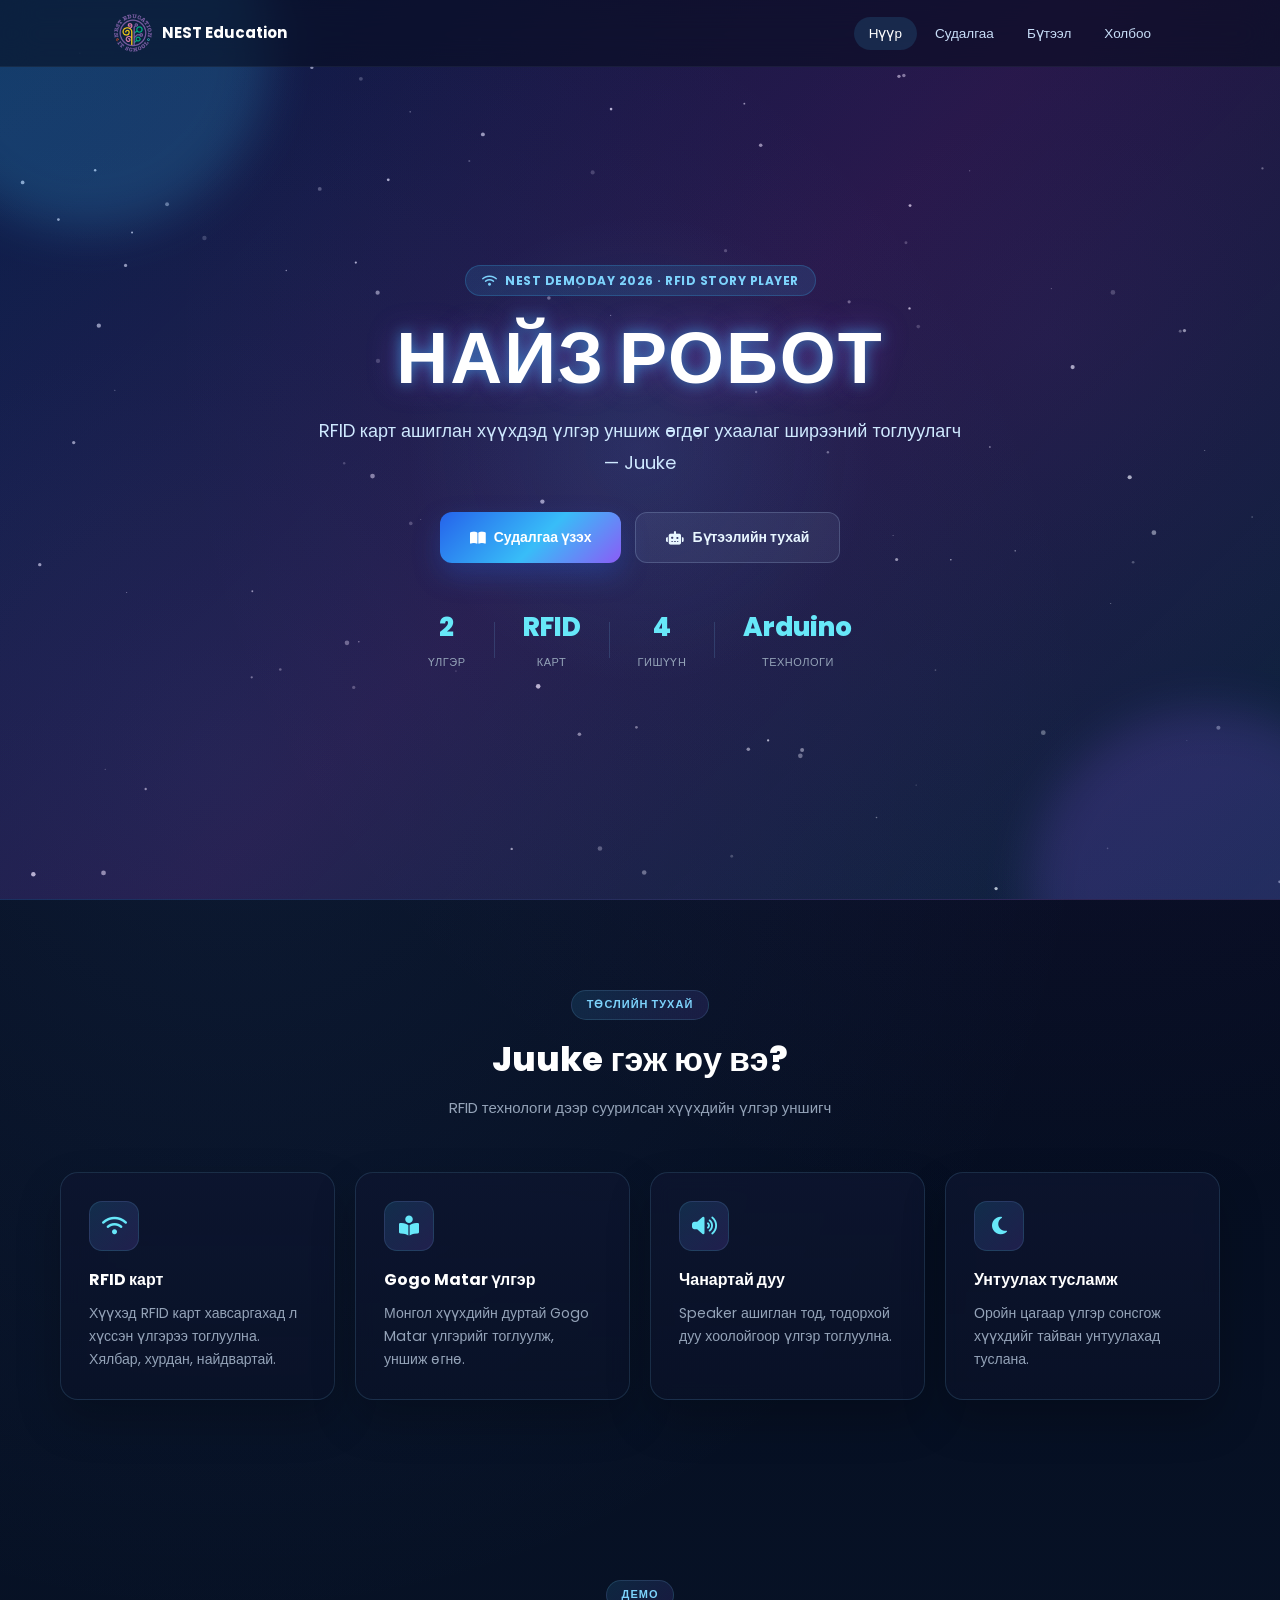
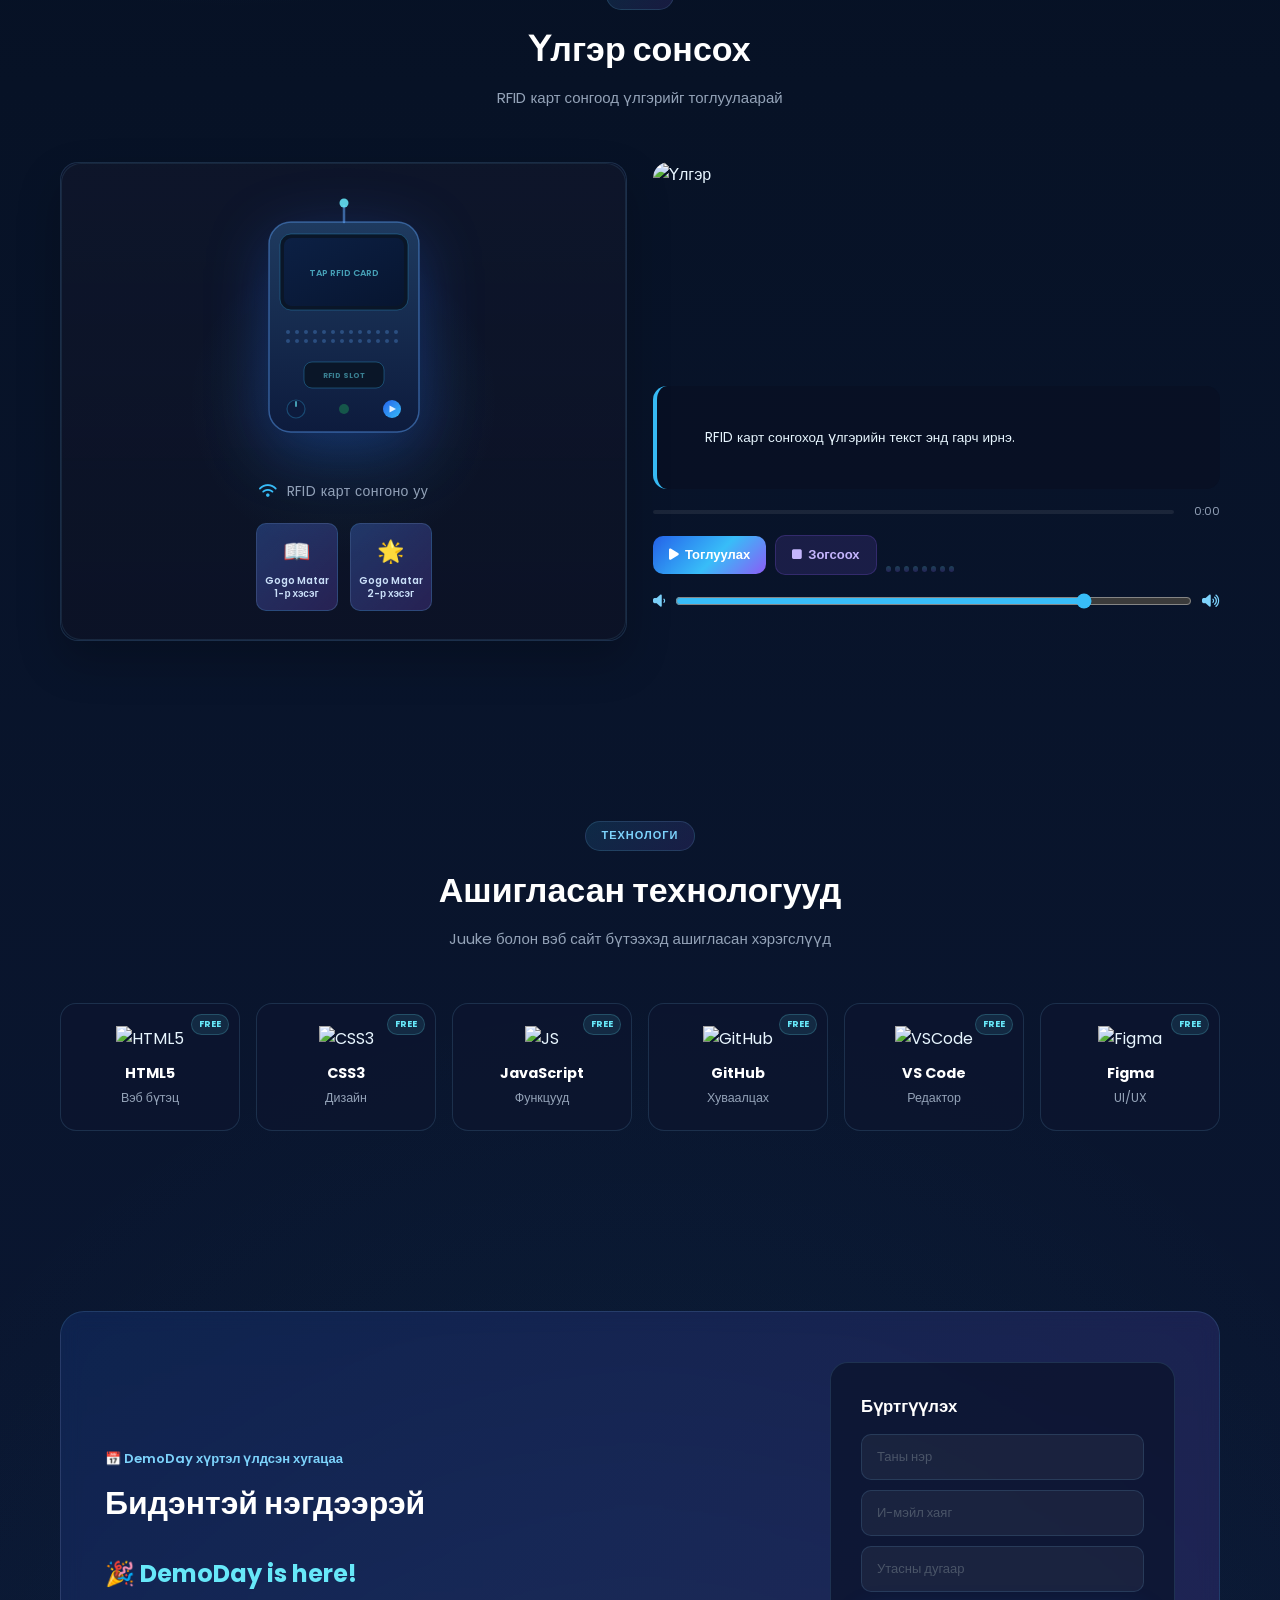
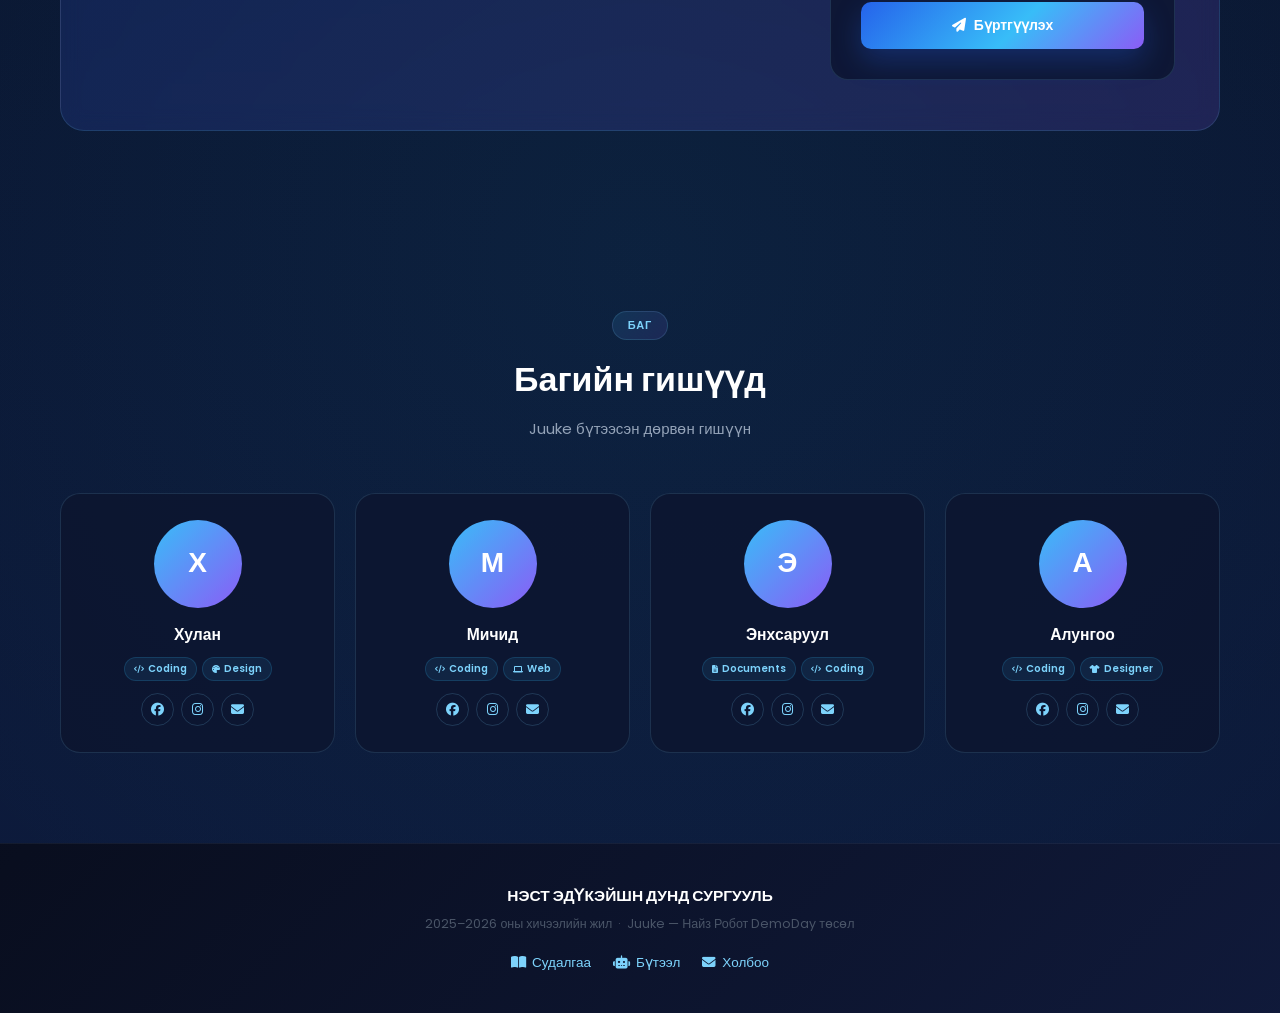
==== commit fed849cd: "commit" ====
--- a/index.html
+++ b/index.html
@@ -3,238 +3,555 @@
 <head>
   <meta charset="UTF-8">
   <meta name="viewport" content="width=device-width, initial-scale=1.0">
-  <title>NEST DemoDay — Friend Robot</title>
+  <title>Найз Робот — NEST DemoDay 2026</title>
   <link rel="stylesheet" href="https://cdnjs.cloudflare.com/ajax/libs/font-awesome/6.5.0/css/all.min.css">
-  <script src="https://cdnjs.cloudflare.com/ajax/libs/jquery/3.7.1/jquery.min.js"></script>
   <link rel="stylesheet" href="style.css">
 </head>
 <body>
-
-  <button id="scroll-top"><i class="fas fa-chevron-up"></i></button>
-
-  <nav>
-    <img src="unnamed.png" class="logo" alt="NEST logo">
-    <span class="nav-brand">NEST Education IT school</span>
-    <div class="navigation">
-      <ul>
-        <i id="menu-close" class="fas fa-times"></i>
-        <li><a href="index.html" class="active">Нүүр Хуудас</a></li>
-        <li><a href="buteel.html">Бүтээлийн танилцуулга</a></li>
-        <li><a href="course-inner.html">Хичээлийн тухай</a></li>
-        <li><a href="contact.html">Холбоо барих</a></li>
-      </ul>
-      <img src="img/menu.png" id="menu-btn" alt="menu">
-    </div>
-  </nav>
-
-  <section id="home">
-    <h2>Friend Robot — Хүүхдийн хамгийн найзууд 🤖</h2>
-    <p>NEST Education IT сургуулийн DemoDay-д зориулан бүтээсэн ухаалаг робот. Нүдээ аних, үлгэр уншиж, хань болдог.</p>
-    <div class="btn">
-      <a href="course-inner.html" class="blue"><i class="fas fa-robot"></i> Бүтээлийн тухай</a>
-      <a href="buteel.html" class="yellow"><i class="fas fa-book-open"></i> Блог үзэх</a>
-    </div>
-  </section>
-
-  <section id="project">
-    <div class="section-header">
-      <span class="section-tag">Технологи</span>
-      <h1>Төсөлд ашигласан технологууд</h1>
-      <p>Бид эдгээр хэрэгслүүдийг ашиглан вэб сайтаа бүтээсэн</p>
-    </div>
-    <div class="project-box">
-
-      <div class="projects">
-        <img src="https://cdn.jsdelivr.net/gh/devicons/devicon/icons/html5/html5-original.svg" alt="HTML5">
-        <div class="details">
-          <span>Вэб хуудасны бүтэц</span>
-          <h6>HTML5</h6>
-          <div class="star"><i class="fa-solid fa-star"></i><i class="fa-solid fa-star"></i><i class="fa-solid fa-star"></i><i class="fa-solid fa-star"></i><i class="fa-solid fa-star"></i><span>Үндсэн хэрэгсэл</span></div>
+ 
+<canvas id="particles"></canvas>
+<button id="scroll-top"><i class="fas fa-chevron-up"></i></button>
+ 
+<!-- NAV -->
+<nav id="mainNav">
+  <div class="nav-inner">
+    <a href="index.html" class="nav-logo">
+      <img src="school.ico" alt="NEST" onerror="this.style.display='none'">
+      <span>NEST Education</span>
+    </a>
+    <ul class="nav-links" id="navLinks">
+      <i id="menu-close" class="fas fa-times"></i>
+      <li><a href="index.html" class="active">Нүүр</a></li>
+      <li><a href="studies.html">Судалгаа</a></li>
+      <li><a href="buteel.html">Бүтээл</a></li>
+      <li><a href="contact.html">Холбоо</a></li>
+    </ul>
+    <img src="img/menu.png" id="menu-btn" alt="menu" onerror="this.style.display='none'">
+  </div>
+</nav>
+ 
+<!-- HERO -->
+<section id="hero">
+  <div class="hero-content">
+    <div class="hero-chip"><i class="fas fa-wifi"></i> NEST DemoDay 2026 · RFID Story Player</div>
+    <h1 class="glow-title">НАЙЗ РОБОТ</h1>
+    <p class="sub-glow">RFID карт ашиглан хүүхдэд үлгэр уншиж өгдөг ухаалаг ширээний тоглуулагч — Juuke</p>
+    <div class="hero-btns">
+      <a href="studies.html" class="btn-primary"><i class="fas fa-book-open"></i> Судалгаа үзэх</a>
+      <a href="buteel.html" class="btn-ghost"><i class="fas fa-robot"></i> Бүтээлийн тухай</a>
+    </div>
+    <div class="hero-stats">
+      <div class="hstat"><span class="hstat-num">2</span><span class="hstat-label">Үлгэр</span></div>
+      <div class="hstat-sep"></div>
+      <div class="hstat"><span class="hstat-num">RFID</span><span class="hstat-label">Карт</span></div>
+      <div class="hstat-sep"></div>
+      <div class="hstat"><span class="hstat-num">4</span><span class="hstat-label">Гишүүн</span></div>
+      <div class="hstat-sep"></div>
+      <div class="hstat"><span class="hstat-num">Arduino</span><span class="hstat-label">Технологи</span></div>
+    </div>
+  </div>
+</section>
+ 
+<!-- ABOUT -->
+<section id="about" class="container section-gap">
+  <div class="section-header">
+    <span class="section-tag">Төслийн тухай</span>
+    <h2 class="section-title">Juuke гэж юу вэ?</h2>
+    <p class="section-sub">RFID технологи дээр суурилсан хүүхдийн үлгэр уншигч</p>
+  </div>
+  <div class="about-grid">
+    <div class="glass-card">
+      <div class="card-icon"><i class="fas fa-wifi"></i></div>
+      <h3>RFID карт</h3>
+      <p>Хүүхэд RFID карт хавсаргахад л хүссэн үлгэрээ тоглуулна. Хялбар, хурдан, найдвартай.</p>
+    </div>
+    <div class="glass-card">
+      <div class="card-icon"><i class="fas fa-book-reader"></i></div>
+      <h3>Gogo Matar үлгэр</h3>
+      <p>Монгол хүүхдийн дуртай Gogo Matar үлгэрийг тоглуулж, уншиж өгнө.</p>
+    </div>
+    <div class="glass-card">
+      <div class="card-icon"><i class="fas fa-volume-up"></i></div>
+      <h3>Чанартай дуу</h3>
+      <p>Speaker ашиглан тод, тодорхой дуу хоолойгоор үлгэр тоглуулна.</p>
+    </div>
+    <div class="glass-card">
+      <div class="card-icon"><i class="fas fa-moon"></i></div>
+      <h3>Унтуулах тусламж</h3>
+      <p>Оройн цагаар үлгэр сонсгож хүүхдийг тайван унтуулахад туслана.</p>
+    </div>
+  </div>
+</section>
+ 
+<!-- DEMO -->
+<section id="demo" class="container section-gap">
+  <div class="section-header">
+    <span class="section-tag">Демо</span>
+    <h2 class="section-title">Үлгэр сонсох</h2>
+    <p class="section-sub">RFID карт сонгоод үлгэрийг тоглуулаарай</p>
+  </div>
+ 
+  <div class="demo-grid">
+ 
+    <!-- LEFT: Juuke device -->
+    <div class="glass-card" style="padding:0;overflow:hidden;">
+      <div class="juuke-stage">
+ 
+        <!-- Juuke SVG -->
+        <div class="juuke-svg-wrap">
+          <svg class="juuke-device" viewBox="0 0 180 260" xmlns="http://www.w3.org/2000/svg">
+            <defs>
+              <linearGradient id="bg" x1="0" y1="0" x2="0" y2="1"><stop offset="0%" stop-color="#1e3a5f"/><stop offset="100%" stop-color="#0d1b3d"/></linearGradient>
+              <linearGradient id="scr" x1="0" y1="0" x2="1" y2="1"><stop offset="0%" stop-color="#0c2044"/><stop offset="100%" stop-color="#071530"/></linearGradient>
+              <linearGradient id="crd" x1="0" y1="0" x2="1" y2="1"><stop offset="0%" stop-color="#2563eb"/><stop offset="100%" stop-color="#8b5cf6"/></linearGradient>
+              <linearGradient id="btn" x1="0" y1="0" x2="1" y2="1"><stop offset="0%" stop-color="#2563eb"/><stop offset="100%" stop-color="#38bdf8"/></linearGradient>
+            </defs>
+            <!-- Body -->
+            <rect x="15" y="30" width="150" height="210" rx="22" fill="url(#bg)" stroke="rgba(96,165,250,0.45)" stroke-width="1.5"/>
+            <!-- Screen bezel -->
+            <rect x="26" y="42" width="128" height="76" rx="11" fill="#0a1628" stroke="rgba(56,189,248,0.28)" stroke-width="1"/>
+            <!-- Screen -->
+            <rect id="svgScreen" x="30" y="46" width="120" height="68" rx="8" fill="url(#scr)"/>
+            <!-- Idle text -->
+            <text id="svgIdle" x="90" y="84" text-anchor="middle" font-family="Poppins,sans-serif" font-size="9" fill="rgba(103,232,249,0.65)" font-weight="600">TAP RFID CARD</text>
+            <!-- Playing title lines (hidden) -->
+            <text id="svgT1" x="90" y="76" text-anchor="middle" font-family="Poppins,sans-serif" font-size="8.5" fill="rgba(200,222,248,0.85)" font-weight="600" display="none"></text>
+            <text id="svgT2" x="90" y="90" text-anchor="middle" font-family="Poppins,sans-serif" font-size="7.5" fill="rgba(103,232,249,0.7)" font-weight="400" display="none"></text>
+            <!-- Waveform bars -->
+            <g id="svgWave" opacity="0">
+              <rect class="svgBar" x="38"  y="98" width="5" height="10" rx="2.5" fill="#67e8f9"/>
+              <rect class="svgBar" x="48"  y="94" width="5" height="14" rx="2.5" fill="#38bdf8"/>
+              <rect class="svgBar" x="58"  y="96" width="5" height="12" rx="2.5" fill="#67e8f9"/>
+              <rect class="svgBar" x="68"  y="92" width="5" height="16" rx="2.5" fill="#a78bfa"/>
+              <rect class="svgBar" x="78"  y="95" width="5" height="13" rx="2.5" fill="#38bdf8"/>
+              <rect class="svgBar" x="88"  y="97" width="5" height="11" rx="2.5" fill="#67e8f9"/>
+              <rect class="svgBar" x="98"  y="93" width="5" height="15" rx="2.5" fill="#a78bfa"/>
+              <rect class="svgBar" x="108" y="96" width="5" height="12" rx="2.5" fill="#38bdf8"/>
+              <rect class="svgBar" x="118" y="94" width="5" height="14" rx="2.5" fill="#67e8f9"/>
+              <rect class="svgBar" x="128" y="98" width="5" height="10" rx="2.5" fill="#38bdf8"/>
+            </g>
+            <!-- Speaker grille -->
+            <g fill="rgba(96,165,250,0.3)">
+              <circle cx="34" cy="140" r="2"/><circle cx="43" cy="140" r="2"/><circle cx="52" cy="140" r="2"/>
+              <circle cx="61" cy="140" r="2"/><circle cx="70" cy="140" r="2"/><circle cx="79" cy="140" r="2"/>
+              <circle cx="88" cy="140" r="2"/><circle cx="97" cy="140" r="2"/><circle cx="106" cy="140" r="2"/>
+              <circle cx="115" cy="140" r="2"/><circle cx="124" cy="140" r="2"/><circle cx="133" cy="140" r="2"/>
+              <circle cx="142" cy="140" r="2"/><circle cx="34" cy="149" r="2"/><circle cx="43" cy="149" r="2"/>
+              <circle cx="52" cy="149" r="2"/><circle cx="61" cy="149" r="2"/><circle cx="70" cy="149" r="2"/>
+              <circle cx="79" cy="149" r="2"/><circle cx="88" cy="149" r="2"/><circle cx="97" cy="149" r="2"/>
+              <circle cx="106" cy="149" r="2"/><circle cx="115" cy="149" r="2"/><circle cx="124" cy="149" r="2"/>
+              <circle cx="133" cy="149" r="2"/><circle cx="142" cy="149" r="2"/>
+            </g>
+            <!-- RFID slot -->
+            <rect x="50" y="170" width="80" height="26" rx="8" fill="#0a1628" stroke="rgba(56,189,248,0.3)" stroke-width="1"/>
+            <text x="90" y="186" text-anchor="middle" font-family="Poppins,sans-serif" font-size="7.5" fill="rgba(103,232,249,0.5)" font-weight="700">RFID SLOT</text>
+            <!-- Card scan anim -->
+            <rect id="svgCard" x="52" y="172" width="76" height="22" rx="6" fill="url(#crd)" opacity="0"/>
+            <!-- LED -->
+            <circle cx="90" cy="217" r="5" fill="rgba(34,197,94,0.65)">
+              <animate attributeName="opacity" values="0.5;1;0.5" dur="2s" repeatCount="indefinite"/>
+            </circle>
+            <!-- Volume knob -->
+            <circle cx="42" cy="217" r="9" fill="#0d1b3d" stroke="rgba(56,189,248,0.28)" stroke-width="1.2"/>
+            <line x1="42" y1="210" x2="42" y2="214" stroke="rgba(103,232,249,0.7)" stroke-width="1.8" stroke-linecap="round"/>
+            <!-- Play button -->
+            <circle cx="138" cy="217" r="9" fill="url(#btn)"/>
+            <polygon points="135.5,213.5 135.5,220.5 142,217" fill="rgba(255,255,255,0.85)"/>
+            <!-- Antenna -->
+            <line x1="90" y1="30" x2="90" y2="14" stroke="rgba(96,165,250,0.55)" stroke-width="2.5" stroke-linecap="round"/>
+            <circle cx="90" cy="11" r="4.5" fill="#67e8f9" opacity="0.85">
+              <animate attributeName="opacity" values="0.4;1;0.4" dur="1.4s" repeatCount="indefinite"/>
+            </circle>
+          </svg>
+          <div class="juuke-screen-glow" id="screenGlow"></div>
         </div>
-        <div class="cost">FREE</div>
-      </div>
-
-      <div class="projects">
-        <img src="https://cdn.jsdelivr.net/gh/devicons/devicon/icons/css3/css3-original.svg" alt="CSS3">
-        <div class="details">
-          <span>Загвар, өнгө, дизайн</span>
-          <h6>CSS3</h6>
-          <div class="star"><i class="fa-solid fa-star"></i><i class="fa-solid fa-star"></i><i class="fa-solid fa-star"></i><i class="fa-solid fa-star"></i><i class="fa-solid fa-star"></i><span>Дизайн хэрэгсэл</span></div>
+ 
+        <p class="card-slot-label"><i class="fas fa-wifi" style="color:#38bdf8;margin-right:5px;"></i> RFID карт сонгоно уу</p>
+ 
+        <!-- RFID cards -->
+        <div class="rfid-cards-row">
+          <div class="rfid-card" id="card-1" onclick="selectCard(1)">
+            <span class="rfid-icon">📖</span>
+            <span class="rfid-label">Gogo Matar<br>1-р хэсэг</span>
+          </div>
+          <div class="rfid-card" id="card-2" onclick="selectCard(2)">
+            <span class="rfid-icon">🌟</span>
+            <span class="rfid-label">Gogo Matar<br>2-р хэсэг</span>
+          </div>
         </div>
-        <div class="cost">FREE</div>
-      </div>
-
-      <div class="projects">
-        <img src="https://cdn.jsdelivr.net/gh/devicons/devicon/icons/javascript/javascript-original.svg" alt="JavaScript">
-        <div class="details">
-          <span>Динамик функцууд</span>
-          <h6>JavaScript</h6>
-          <div class="star"><i class="fa-solid fa-star"></i><i class="fa-solid fa-star"></i><i class="fa-solid fa-star"></i><i class="fa-solid fa-star"></i><i class="fa-solid fa-star"></i><span>Хөдөлгөөнт хэсэг</span></div>
+ 
+      </div>
+    </div>
+ 
+    <!-- RIGHT: Story panel -->
+    <div class="story-panel">
+      <div class="story-img-wrap">
+        <img id="storyImage" class="story-image"
+          src="https://images.unsplash.com/photo-1512436991641-6745cdb1723f?auto=format&fit=crop&w=900&q=80"
+          alt="Үлгэр">
+        <div class="now-playing-bar" id="nowPlayingBar">
+          <div class="np-dot"></div>
+          <span class="np-title" id="npTitle">—</span>
         </div>
-        <div class="cost">FREE</div>
-      </div>
-
-      <div class="projects">
-        <img src="https://cdn.jsdelivr.net/gh/devicons/devicon/icons/github/github-original.svg" alt="GitHub">
-        <div class="details">
-          <span>Код хуваалцах платформ</span>
-          <h6>GitHub</h6>
-          <div class="star"><i class="fa-solid fa-star"></i><i class="fa-solid fa-star"></i><i class="fa-solid fa-star"></i><i class="fa-solid fa-star"></i><i class="fa-solid fa-star"></i><span>Хамтын ажиллагаа</span></div>
+      </div>
+ 
+      <div class="story-text-box" id="storyText">
+        RFID карт сонгоход үлгэрийн текст энд гарч ирнэ.
+      </div>
+ 
+      <div class="progress-wrap">
+        <div class="progress-bg"><div class="progress-fill" id="progFill"></div></div>
+        <span class="progress-time" id="progTime">0:00</span>
+      </div>
+ 
+      <div class="playback-controls">
+        <button class="ctrl-btn ctrl-play"  id="btnPlay"  onclick="playAudio()"><i class="fas fa-play"></i> Тоглуулах</button>
+        <button class="ctrl-btn ctrl-pause" id="btnPause" onclick="pauseAudio()" style="display:none"><i class="fas fa-pause"></i> Түр зогсоох</button>
+        <button class="ctrl-btn ctrl-stop"  onclick="stopAudio()"><i class="fas fa-stop"></i> Зогсоох</button>
+        <div class="wave-wrap" id="voiceWave">
+          <div class="wave-bar"></div><div class="wave-bar"></div>
+          <div class="wave-bar"></div><div class="wave-bar"></div>
+          <div class="wave-bar"></div><div class="wave-bar"></div>
+          <div class="wave-bar"></div><div class="wave-bar"></div>
         </div>
-        <div class="cost">FREE</div>
-      </div>
-
-      <div class="projects">
-        <img src="https://cdn.jsdelivr.net/gh/devicons/devicon/icons/vscode/vscode-original.svg" alt="VS Code">
-        <div class="details">
-          <span>Код бичих хэрэгсэл</span>
-          <h6>Visual Studio Code</h6>
-          <div class="star"><i class="fa-solid fa-star"></i><i class="fa-solid fa-star"></i><i class="fa-solid fa-star"></i><i class="fa-solid fa-star"></i><i class="fa-solid fa-star"></i><span>Редактор</span></div>
-        </div>
-        <div class="cost">FREE</div>
-      </div>
-
-      <div class="projects">
-        <img src="https://cdn.jsdelivr.net/gh/devicons/devicon/icons/figma/figma-original.svg" alt="Figma">
-        <div class="details">
-          <span>UI/UX дизайн хийх</span>
-          <h6>Figma</h6>
-          <div class="star"><i class="fa-solid fa-star"></i><i class="fa-solid fa-star"></i><i class="fa-solid fa-star"></i><i class="fa-solid fa-star"></i><i class="fa-solid fa-star"></i><span>Дизайн хэрэгсэл</span></div>
-        </div>
-        <div class="cost">FREE</div>
-      </div>
-
-    </div>
-  </section>
-
-  <section id="registration">
-    <div class="reminder">
-      <p>📅 DemoDay ойртож байна!</p>
-      <h1>Бидэнтэй нэгдээрэй</h1>
+      </div>
+ 
+      <!-- Volume -->
+      <div style="display:flex;align-items:center;gap:10px;margin-top:4px;">
+        <i class="fas fa-volume-down" style="color:#7dd3fc;font-size:14px;"></i>
+        <input type="range" id="volSlider" min="0" max="1" step="0.05" value="0.8"
+          style="flex:1;accent-color:#38bdf8;cursor:pointer;">
+        <i class="fas fa-volume-up" style="color:#7dd3fc;font-size:14px;"></i>
+      </div>
+ 
+    </div>
+  </div>
+ 
+  <!-- Hidden audio element -->
+  <audio id="mainAudio" preload="auto"></audio>
+ 
+</section>
+ 
+<!-- TECH -->
+<section id="tech" class="container section-gap">
+  <div class="section-header">
+    <span class="section-tag">Технологи</span>
+    <h2 class="section-title">Ашигласан технологууд</h2>
+    <p class="section-sub">Juuke болон вэб сайт бүтээхэд ашигласан хэрэгслүүд</p>
+  </div>
+  <div class="tech-grid">
+    <div class="tech-card"><img src="https://cdn.jsdelivr.net/gh/devicons/devicon/icons/html5/html5-original.svg" alt="HTML5"><h4>HTML5</h4><p>Вэб бүтэц</p><span class="tech-badge">FREE</span></div>
+    <div class="tech-card"><img src="https://cdn.jsdelivr.net/gh/devicons/devicon/icons/css3/css3-original.svg" alt="CSS3"><h4>CSS3</h4><p>Дизайн</p><span class="tech-badge">FREE</span></div>
+    <div class="tech-card"><img src="https://cdn.jsdelivr.net/gh/devicons/devicon/icons/javascript/javascript-original.svg" alt="JS"><h4>JavaScript</h4><p>Функцууд</p><span class="tech-badge">FREE</span></div>
+    <div class="tech-card"><img src="https://cdn.jsdelivr.net/gh/devicons/devicon/icons/github/github-original.svg" alt="GitHub"><h4>GitHub</h4><p>Хуваалцах</p><span class="tech-badge">FREE</span></div>
+    <div class="tech-card"><img src="https://cdn.jsdelivr.net/gh/devicons/devicon/icons/vscode/vscode-original.svg" alt="VSCode"><h4>VS Code</h4><p>Редактор</p><span class="tech-badge">FREE</span></div>
+    <div class="tech-card"><img src="https://cdn.jsdelivr.net/gh/devicons/devicon/icons/figma/figma-original.svg" alt="Figma"><h4>Figma</h4><p>UI/UX</p><span class="tech-badge">FREE</span></div>
+  </div>
+</section>
+ 
+<!-- COUNTDOWN -->
+<section class="container section-gap">
+  <div class="countdown-wrap">
+    <div class="cd-left">
+      <p class="cd-chip">📅 DemoDay хүртэл үлдсэн хугацаа</p>
+      <h2 class="cd-title">Бидэнтэй нэгдээрэй</h2>
       <div class="time">
-        <div class="date" id="days">0<span>Days</span></div>
-        <div class="date" id="hours">0<span>Hours</span></div>
-        <div class="date" id="minutes">0<span>Minutes</span></div>
-        <div class="date" id="seconds">0<span>Seconds</span></div>
-      </div>
-    </div>
-    <div class="form">
-      <h3>Яг одоо бүртгүүлээрэй!</h3>
-      <input type="text" placeholder="Таны нэр">
-      <input type="email" placeholder="И-мэйл хаяг">
-      <input type="text" placeholder="Утасны дугаар">
-      <div class="btn">
-        <a href="#" class="yellow"><i class="fas fa-paper-plane"></i> Бүртгүүлэх</a>
-      </div>
-    </div>
-  </section>
-
-  <section id="experts">
-    <div class="section-header">
-      <span class="section-tag">Баг</span>
-      <h1>Багийн гишүүд</h1>
-      <p>Манай гайхалтай багийн бүрэлдэхүүн</p>
-    </div>
-    <div class="expert-box">
-
-      <div class="profile">
-        <img src="khuln.jpg" alt="Хулан">
-        <h6>Хулан</h6>
-        <div class="role-tags">
-          <span><i class="fas fa-code"></i> Coding</span>
-          <span><i class="fas fa-palette"></i> Web design</span>
-        </div>
-        <div class="pro-links">
-          <a href="https://www.facebook.com/b.hulan.138850/" target="_blank"><i class="fab fa-facebook"></i></a>
-          <a href="https://instagram.com/khulnaaaa__" target="_blank"><i class="fab fa-instagram"></i></a>
-          <a href="https://mail.google.com/mail/?view=cm&to=nest22291037@nhs.edu.mn" target="_blank"><i class="fas fa-envelope"></i></a>
-        </div>
-      </div>
-
-      <div class="profile">
-        <img src="michid.jpeg" alt="Мичид">
-        <h6>Мичид</h6>
-        <div class="role-tags">
-          <span><i class="fas fa-code"></i> Coding</span>
-          <span><i class="fas fa-laptop"></i> Web design</span>
-        </div>
-        <div class="pro-links">
-          <a href="https://www.facebook.com/micid.c.407413/" target="_blank"><i class="fab fa-facebook"></i></a>
-          <a href="https://instagram.com/michid.c" target="_blank"><i class="fab fa-instagram"></i></a>
-          <a href="https://mail.google.com/mail/?view=cm&to=nest22291030@nhs.edu.mn" target="_blank"><i class="fas fa-envelope"></i></a>
-        </div>
-      </div>
-
-      <div class="profile">
-        <img src="saruul.jpg" alt="Энхсаруул">
-        <h6>Энхсаруул</h6>
-        <div class="role-tags">
-          <span><i class="fas fa-file-alt"></i> Documents</span>
-          <span><i class="fas fa-code"></i> Coding</span>
-        </div>
-        <div class="pro-links">
-          <a href="https://www.facebook.com/enkhsaruul.bayaraa" target="_blank"><i class="fab fa-facebook"></i></a>
-          <a href="https://instagram.com/__srlux" target="_blank"><i class="fab fa-instagram"></i></a>
-          <a href="https://mail.google.com/mail/?view=cm&to=nest23291005@nhs.edu.mn" target="_blank"><i class="fas fa-envelope"></i></a>
-        </div>
-      </div>
-
-      <div class="profile">
-        <img src="alungoo.jpeg" alt="Алунгоо">
-        <h6>Алунгоо</h6>
-        <div class="role-tags">
-          <span><i class="fas fa-code"></i> Coding</span>
-          <span><i class="fas fa-tshirt"></i> Designer</span>
-        </div>
-        <div class="pro-links">
-          <a href="https://www.facebook.com/alungoo.tvn/" target="_blank"><i class="fab fa-facebook"></i></a>
-          <a href="https://instagram.com/alungootvn" target="_blank"><i class="fab fa-instagram"></i></a>
-          <a href="https://mail.google.com/mail/?view=cm&to=nest22291042@nhs.edu.mn" target="_blank"><i class="fas fa-envelope"></i></a>
-        </div>
-      </div>
-
-    </div>
-  </section>
-
-  <footer>
-    <p>© 2026 NEST Education IT School — Friend Robot DemoDay Project &nbsp;|&nbsp; <a href="contact.html">Холбоо барих</a></p>
-  </footer>
-
-  <script>
-    $('#menu-btn').click(function(){ $('nav .navigation ul').addClass('active'); });
-    $('#menu-close').click(function(){ $('nav .navigation ul').removeClass('active'); });
-    $('nav .navigation ul li a').click(function(){ $('nav .navigation ul').removeClass('active'); });
-
-    window.addEventListener('scroll', function() {
-      document.getElementById('scroll-top').classList.toggle('show', window.scrollY > 400);
-    });
-    document.getElementById('scroll-top').addEventListener('click', function() {
-      window.scrollTo({ top: 0, behavior: 'smooth' });
-    });
-
-    function updateCountdown() {
-      const gap = new Date("May 9, 2026 09:00:00").getTime() - new Date().getTime();
-      if (gap < 0) {
-        document.querySelector(".time").innerHTML = "<h2 style='color:#fff;'>🎉 DemoDay is here!</h2>";
-        return;
-      }
-      document.getElementById("days").innerHTML    = Math.floor(gap/(1000*60*60*24)) + "<span>Days</span>";
-      document.getElementById("hours").innerHTML   = Math.floor((gap%(1000*60*60*24))/(1000*60*60)) + "<span>Hours</span>";
-      document.getElementById("minutes").innerHTML = Math.floor((gap%(1000*60*60))/(1000*60)) + "<span>Minutes</span>";
-      document.getElementById("seconds").innerHTML = Math.floor((gap%(1000*60))/1000) + "<span>Seconds</span>";
-    }
-    updateCountdown();
-    setInterval(updateCountdown, 1000);
-
-    const observer = new IntersectionObserver((entries) => {
-      entries.forEach(e => { if (e.isIntersecting) { e.target.style.opacity='1'; e.target.style.transform='translateY(0)'; }});
-    }, { threshold: 0.1 });
-    document.querySelectorAll('.projects, .profile').forEach(el => {
-      el.style.opacity = '0';
-      el.style.transform = 'translateY(30px)';
-      el.style.transition = 'opacity 0.5s ease, transform 0.5s ease';
-      observer.observe(el);
-    });
-  </script>
+        <div class="date" id="days">0<span>Өдөр</span></div>
+        <div class="date" id="hours">0<span>Цаг</span></div>
+        <div class="date" id="minutes">0<span>Минут</span></div>
+        <div class="date" id="seconds">0<span>Секунд</span></div>
+      </div>
+    </div>
+    <div class="register-form">
+      <h3>Бүртгүүлэх</h3>
+      <input type="text"  id="regName"  placeholder="Таны нэр">
+      <input type="email" id="regEmail" placeholder="И-мэйл хаяг">
+      <input type="tel"   id="regPhone" placeholder="Утасны дугаар">
+      <button class="btn-primary" onclick="register()" style="width:100%;border-radius:10px;justify-content:center;">
+        <i class="fas fa-paper-plane"></i> Бүртгүүлэх
+      </button>
+    </div>
+  </div>
+</section>
+ 
+<!-- TEAM -->
+<section id="team" class="container section-gap">
+  <div class="section-header">
+    <span class="section-tag">Баг</span>
+    <h2 class="section-title">Багийн гишүүд</h2>
+    <p class="section-sub">Juuke бүтээсэн дөрвөн гишүүн</p>
+  </div>
+  <div class="team-grid">
+    <div class="team-card">
+      <img src="khuln.jpeg" alt="Хулан" onerror="this.style.display='none';this.nextElementSibling.style.display='flex'">
+      <div class="team-avatar" style="display:none">Х</div>
+      <h3>Хулан</h3>
+      <div class="role-tags"><span><i class="fas fa-code"></i> Coding</span><span><i class="fas fa-palette"></i> Design</span></div>
+      <div class="pro-links">
+        <a href="https://www.facebook.com/b.hulan.138850/" target="_blank"><i class="fab fa-facebook"></i></a>
+        <a href="https://instagram.com/khulnaaaa__" target="_blank"><i class="fab fa-instagram"></i></a>
+        <a href="https://mail.google.com/mail/?view=cm&to=nest22291037@nhs.edu.mn" target="_blank"><i class="fas fa-envelope"></i></a>
+      </div>
+    </div>
+    <div class="team-card">
+      <img src="michid.jpeg" alt="Мичид" onerror="this.style.display='none';this.nextElementSibling.style.display='flex'">
+      <div class="team-avatar" style="display:none">М</div>
+      <h3>Мичид</h3>
+      <div class="role-tags"><span><i class="fas fa-code"></i> Coding</span><span><i class="fas fa-laptop"></i> Web</span></div>
+      <div class="pro-links">
+        <a href="https://www.facebook.com/micid.c.407413/" target="_blank"><i class="fab fa-facebook"></i></a>
+        <a href="https://instagram.com/michid.c" target="_blank"><i class="fab fa-instagram"></i></a>
+        <a href="https://mail.google.com/mail/?view=cm&to=nest22291030@nhs.edu.mn" target="_blank"><i class="fas fa-envelope"></i></a>
+      </div>
+    </div>
+    <div class="team-card">
+      <img src="saruul.jpeg" alt="Энхсаруул" onerror="this.style.display='none';this.nextElementSibling.style.display='flex'">
+      <div class="team-avatar" style="display:none">Э</div>
+      <h3>Энхсаруул</h3>
+      <div class="role-tags"><span><i class="fas fa-file-alt"></i> Documents</span><span><i class="fas fa-code"></i> Coding</span></div>
+      <div class="pro-links">
+        <a href="https://www.facebook.com/enkhsaruul.bayaraa" target="_blank"><i class="fab fa-facebook"></i></a>
+        <a href="https://instagram.com/__srlux" target="_blank"><i class="fab fa-instagram"></i></a>
+        <a href="https://mail.google.com/mail/?view=cm&to=nest23291005@nhs.edu.mn" target="_blank"><i class="fas fa-envelope"></i></a>
+      </div>
+    </div>
+    <div class="team-card">
+      <img src="alungoo.jpeg" alt="Алунгоо" onerror="this.style.display='none';this.nextElementSibling.style.display='flex'">
+      <div class="team-avatar" style="display:none">А</div>
+      <h3>Алунгоо</h3>
+      <div class="role-tags"><span><i class="fas fa-code"></i> Coding</span><span><i class="fas fa-tshirt"></i> Designer</span></div>
+      <div class="pro-links">
+        <a href="https://www.facebook.com/alungoo.tvn/" target="_blank"><i class="fab fa-facebook"></i></a>
+        <a href="https://instagram.com/alungootvn" target="_blank"><i class="fab fa-instagram"></i></a>
+        <a href="https://mail.google.com/mail/?view=cm&to=nest22291042@nhs.edu.mn" target="_blank"><i class="fas fa-envelope"></i></a>
+      </div>
+    </div>
+  </div>
+</section>
+ 
+<div class="toast" id="toast"></div>
+ 
+<footer>
+  <div class="footer-inner">
+    <p class="footer-title">НЭСТ ЭДҮКЭЙШН ДУНД СУРГУУЛЬ</p>
+    <p class="footer-sub">2025–2026 оны хичээлийн жил &nbsp;·&nbsp; Juuke — Найз Робот DemoDay төсөл</p>
+    <div class="footer-links">
+      <a href="studies.html"><i class="fas fa-book-open"></i> Судалгаа</a>
+      <a href="buteel.html"><i class="fas fa-robot"></i> Бүтээл</a>
+      <a href="contact.html"><i class="fas fa-envelope"></i> Холбоо</a>
+    </div>
+  </div>
+</footer>
+ 
+<script>
+/* PARTICLES */
+(function(){
+  const c=document.getElementById('particles'),x=c.getContext('2d');let P=[];
+  function resize(){c.width=innerWidth;c.height=innerHeight;}
+  function init(){P=[];const n=Math.min(130,Math.floor(innerWidth/13));for(let i=0;i<n;i++)P.push({x:Math.random()*c.width,y:Math.random()*c.height,r:Math.random()*2+.4,dx:(Math.random()-.5)*.1,dy:(Math.random()-.5)*.1,a:Math.random()*.6+.2});}
+  function draw(){x.clearRect(0,0,c.width,c.height);for(const p of P){x.beginPath();x.arc(p.x,p.y,p.r,0,Math.PI*2);x.fillStyle=`rgba(255,255,255,${p.a})`;x.fill();p.x+=p.dx;p.y+=p.dy;if(p.x<0||p.x>c.width)p.dx*=-1;if(p.y<0||p.y>c.height)p.dy*=-1;}requestAnimationFrame(draw);}
+  resize();init();draw();window.addEventListener('resize',()=>{resize();init();});
+})();
+ 
+/* NAV */
+document.getElementById('menu-btn').addEventListener('click',()=>document.getElementById('navLinks').classList.add('active'));
+document.getElementById('menu-close').addEventListener('click',()=>document.getElementById('navLinks').classList.remove('active'));
+document.querySelectorAll('#navLinks a').forEach(a=>a.addEventListener('click',()=>document.getElementById('navLinks').classList.remove('active')));
+window.addEventListener('scroll',()=>{
+  document.getElementById('mainNav').classList.toggle('scrolled',scrollY>50);
+  document.getElementById('scroll-top').classList.toggle('show',scrollY>400);
+});
+document.getElementById('scroll-top').addEventListener('click',()=>window.scrollTo({top:0,behavior:'smooth'}));
+ 
+/* SCROLL REVEAL */
+const ro=new IntersectionObserver(es=>{es.forEach(e=>{if(e.isIntersecting){e.target.style.opacity='1';e.target.style.transform='translateY(0)';}});},{threshold:.08});
+document.querySelectorAll('.glass-card,.tech-card,.team-card,.countdown-wrap').forEach(el=>{
+  el.style.opacity='0';el.style.transform='translateY(26px)';el.style.transition='opacity .55s ease,transform .55s ease';ro.observe(el);
+});
+ 
+/* COUNTDOWN */
+function tick(){
+  const gap=new Date("May 9, 2026 09:00:00").getTime()-Date.now();
+  if(gap<0){document.querySelector('.time').innerHTML="<h2 style='color:#67e8f9'>🎉 DemoDay is here!</h2>";return;}
+  document.getElementById('days').innerHTML=Math.floor(gap/864e5)+"<span>Өдөр</span>";
+  document.getElementById('hours').innerHTML=Math.floor((gap%864e5)/36e5)+"<span>Цаг</span>";
+  document.getElementById('minutes').innerHTML=Math.floor((gap%36e5)/6e4)+"<span>Минут</span>";
+  document.getElementById('seconds').innerHTML=Math.floor((gap%6e4)/1e3)+"<span>Секунд</span>";
+}
+tick();setInterval(tick,1000);
+ 
+/* TOAST */
+function toast(msg,dur=3200){const t=document.getElementById('toast');t.textContent=msg;t.classList.add('show');setTimeout(()=>t.classList.remove('show'),dur);}
+ 
+/* REGISTER */
+function register(){
+  const n=document.getElementById('regName').value.trim();
+  const e=document.getElementById('regEmail').value.trim();
+  if(!n){toast('⚠️ Нэрээ оруулна уу');return;}
+  if(!e||!e.includes('@')){toast('⚠️ Зөв и-мэйл оруулна уу');return;}
+  toast('✅ Амжилттай бүртгүүллээ!');
+  document.getElementById('regName').value='';
+  document.getElementById('regEmail').value='';
+  document.getElementById('regPhone').value='';
+}
+ 
+/* ── JUUKE PLAYER ── */
+const audio      = document.getElementById('mainAudio');
+const storyText  = document.getElementById('storyText');
+const storyImage = document.getElementById('storyImage');
+const npBar      = document.getElementById('nowPlayingBar');
+const npTitle    = document.getElementById('npTitle');
+const voiceWave  = document.getElementById('voiceWave');
+const progFill   = document.getElementById('progFill');
+const progTime   = document.getElementById('progTime');
+const btnPlay    = document.getElementById('btnPlay');
+const btnPause   = document.getElementById('btnPause');
+const screenGlow = document.getElementById('screenGlow');
+const svgIdle    = document.getElementById('svgIdle');
+const svgT1      = document.getElementById('svgT1');
+const svgT2      = document.getElementById('svgT2');
+const svgWave    = document.getElementById('svgWave');
+const svgCard    = document.getElementById('svgCard');
+ 
+// Inject waveform keyframe
+const s=document.createElement('style');
+s.textContent='@keyframes waveUp{0%{height:4px}100%{height:30px}}';
+document.head.appendChild(s);
+ 
+const stories = {
+  1: {
+    title: 'Gogo Matar — 1-р хэсэг',
+    src:   'gogomatar1.m4a',
+    image: 'https://images.unsplash.com/photo-1512436991641-6745cdb1723f?auto=format&fit=crop&w=900&q=80',
+    text:  'Gogo Matar үлгэрийн 1-р хэсэг тоглож байна...\n\nАудио файл: gogomatar1.m4a'
+  },
+  2: {
+    title: 'Gogo Matar — 2-р хэсэг',
+    src:   'gogomatar2.m4a',
+    image: 'https://images.unsplash.com/photo-1481627834876-b7833e8f5570?auto=format&fit=crop&w=900&q=80',
+    text:  'Gogo Matar үлгэрийн 2-р хэсэг тоглож байна...\n\nАудио файл: gogomatar2.m4a'
+  }
+};
+ 
+let curCard = null;
+ 
+/* RFID card scan animation */
+function animCard(){
+  let op=0;
+  const show=setInterval(()=>{op+=.12;svgCard.setAttribute('opacity',Math.min(op,.85));if(op>=.85)clearInterval(show);},25);
+  setTimeout(()=>{
+    let op2=.85;
+    const hide=setInterval(()=>{op2-=.12;svgCard.setAttribute('opacity',Math.max(op2,0));if(op2<=0)clearInterval(hide);},25);
+  },700);
+}
+ 
+/* Set screen state */
+function screenPlaying(title){
+  svgIdle.setAttribute('display','none');
+  svgT1.setAttribute('display','block'); svgT1.textContent=title.substring(0,20);
+  svgT2.setAttribute('display','block'); svgT2.textContent='▶ Playing';
+  svgWave.setAttribute('opacity','0.85');
+  screenGlow.classList.add('active');
+  // animate bars
+  document.querySelectorAll('.svgBar').forEach((b,i)=>{
+    b.style.animation=`waveUp ${.55+i*.06}s ease-in-out infinite alternate`;
+  });
+}
+function screenIdle(){
+  svgIdle.setAttribute('display','block');
+  svgT1.setAttribute('display','none');
+  svgT2.setAttribute('display','none');
+  svgWave.setAttribute('opacity','0');
+  screenGlow.classList.remove('active');
+  document.querySelectorAll('.svgBar').forEach(b=>b.style.animation='none');
+}
+ 
+/* Select card */
+window.selectCard = function(num){
+  const story = stories[num];
+  if(!story) return;
+ 
+  // stop current
+  audio.pause(); audio.currentTime=0;
+  setPlaying(false);
+ 
+  curCard = num;
+ 
+  // update UI
+  document.querySelectorAll('.rfid-card').forEach(c=>c.classList.remove('active'));
+  document.getElementById('card-'+num).classList.add('active');
+  animCard();
+ 
+  storyImage.src = story.image;
+  storyText.textContent = story.title + '\n\n' + story.text;
+  npTitle.textContent = story.title;
+  npBar.classList.add('show');
+ 
+  audio.src = story.src;
+  audio.load();
+  progFill.style.width='0%';
+  progTime.textContent='0:00';
+  screenPlaying(story.title);
+ 
+  toast('📖 ' + story.title + ' — Тоглуулахын тулд Тоглуулах дарна уу');
+};
+ 
+/* Play */
+window.playAudio = function(){
+  if(!curCard){ toast('⚠️ Эхлэн RFID карт сонгоно уу'); return; }
+  audio.volume = parseFloat(document.getElementById('volSlider').value);
+  audio.play().then(()=>{
+    setPlaying(true);
+  }).catch(err=>{
+    toast('⚠️ audio/ хавтсанд gogomatar'+curCard+'.mp3 файл байхгүй байна');
+    console.warn('Audio error:', err);
+  });
+};
+ 
+/* Pause */
+window.pauseAudio = function(){
+  audio.pause();
+  setPlaying(false);
+};
+ 
+/* Stop */
+window.stopAudio = function(){
+  audio.pause(); audio.currentTime=0;
+  setPlaying(false);
+  progFill.style.width='0%';
+  progTime.textContent='0:00';
+  document.querySelectorAll('.rfid-card').forEach(c=>c.classList.remove('active'));
+  npBar.classList.remove('show');
+  storyText.textContent='RFID карт сонгоход үлгэрийн текст энд гарч ирнэ.';
+  screenIdle(); curCard=null;
+};
+ 
+function setPlaying(on){
+  if(on){
+    btnPlay.style.display='none';
+    btnPause.style.display='inline-flex';
+    voiceWave.classList.add('active');
+  } else {
+    btnPlay.style.display='inline-flex';
+    btnPause.style.display='none';
+    voiceWave.classList.remove('active');
+  }
+}
+ 
+/* Audio events */
+audio.addEventListener('timeupdate',()=>{
+  if(!audio.duration) return;
+  const pct=(audio.currentTime/audio.duration)*100;
+  progFill.style.width=pct+'%';
+  const s=Math.floor(audio.currentTime);
+  progTime.textContent=Math.floor(s/60)+':'+(s%60<10?'0':'')+s%60;
+});
+audio.addEventListener('ended',()=>{ setPlaying(false); progFill.style.width='100%'; toast('✅ Үлгэр дуусав!'); });
+audio.addEventListener('pause',()=>setPlaying(false));
+audio.addEventListener('play', ()=>setPlaying(true));
+ 
+/* Volume */
+document.getElementById('volSlider').addEventListener('input',function(){ audio.volume=parseFloat(this.value); });
+</script>
 </body>
-</html>
+</html>
--- a/style.css
+++ b/style.css
@@ -1,519 +1,589 @@
-@import url('https://fonts.googleapis.com/css2?family=Inter:wght@100;200;300;400;500&family=Poppins:ital,wght@0,100;0,200;0,300;0,400;0,500;0,600;0,700;0,800;0,900;1,700;1,800;1,900&display=swap');
-
-*
-{
-	margin: 0;
-	padding: 0;
-	box-sizing: border-box;
-}
-
-body
-{
-	font-family: 'Poppins', sans-serif;
-}
-
-h1
-{
-	font-size: 2.5rem;
-	font-weight: 700;
-	color: rgb(35, 35, 85);
-}
-
-span
-{
-	font-size: .9rem;
-}
-
-h6
-{
-	font-size: 1.1rem;
-	color: rgb(24, 24, 49);
-}
-nav
-{
-	position: fixed;
-	width: 100%;
-	background-color: #fff;
-	display: flex;
-	justify-content: space-between;
-	align-items: center;
-	padding: 1vw 8vw;
-	box-shadow: 2px 2px 10px rgba(0, 0, 0, 0.15);
-	z-index: 1;
-}
-
-nav .logo
-{
-	width: 80px;
-	cursor: pointer;
-}
-
-nav .navigation
-{
-	display: flex;
-}
-
-img {
-  width: 150px;
-  height: 150px;
-  border-radius: 30%;
-}
-
-
-#menu-btn
-{
-	width: 30px;
-	height: 30px;
-	display: none;
-}
-
-#menu-close
-{
-	display: none;
-}
-
-nav .navigation ul
-{
-	display: flex;
-	justify-content: flex-end;
-	align-items: center;
-}
-
-nav .navigation ul li
-{
-	list-style: none;
-	margin-left: 30px;
-}
-
-nav .navigation ul li a
-{
-	text-decoration: none;
-	color: rgb(21, 21, 100);
-	font-size: 16px;
-	font-weight: 500;
-	transition: 0.3s ease;
-}
-
-nav .navigation ul li a.active,
-nav .navigation ul li a:hover
-{
-	color: #5f38fd;
-
-}
-
-#home
-{
-	background-image: linear-gradient(rgba(9, 5, 54, 0.3), rgba(5,4,46,0.7)), url("img/back.jpg");
-	width: 100%;
-	height: 100vh;
-	background-size: cover;
-	background-position: center center;
-	display: flex;
-	flex-direction: column;
-	justify-content: center;
-	align-items: center;
-	text-align: center;
-	padding-top: 40px;
-}
-
-#home h2
-{
-	color: #fff;
-	font-size: 2.2rem;
-	letter-spacing: 1px;
-}
-
-#home p
-{
-	width: 50%;
-	color: #fff;
-	font-size: 0.9rem;
-	line-height: 25px;
-}
-
-#home .btn
-{
-	margin-top: 30px;
-}
-
-#home a
-{
-	text-decoration: none;
-	font-size: 0.9rem;
-	padding: 13px 35px;
-	background-color: #fff;
-	font-weight: 600;
-	border-radius: 5px;
-}
-
-#home a.blue
-{
-	color: #fff;
-	background: rgb(21, 21, 100);
-	transition: 0.3s ease;
-}
-
-#home a.blue:hover
-{
-	color: rgb(21, 21, 100);
-	background: #fff;
-}
-
-#home a.yellow
-{
-	color: #fff;
-	background: #fdc938;
-	transition: 0.3s ease;
-}
-
-#home a.yellow:hover
-{
-	color: rgb(21, 21, 100);
-	background: #fff;
-}
-#project
-{
-	padding: 8vw 8vw 8vw 8vw;
-	text-align: center;
-}
-
-#project .project-box
-{
-	display: grid;
-	grid-template-columns: repeat(auto-fit, minmax(320px, 1fr));
-	grid-gap: 1rem;
-	margin-top: 50px;
-}
-
-#project .projects
-{
-	text-align: start;
-	background: #edf1f2;
-	height: 100%;
-	position: relative;
-}
-
-#project .projects img
-{
-	width: 100%;
-	height: 60%;
-	background-size: cover;
-	background-position: center;
-}
-
-#project .projects .details
-{
-	padding: 15px 15px 0 15px;
-}
-
-#project .projects .details i
-{
-	color: #fdc93b;
-	font-size: .9rem;
-}
-
-#project .projects .cost
-{
-	background-color: rgb(74, 74, 136);
-	color: #fff;
-	line-height: 70px;
-	width: 70px;
-	height: 70px;
-	text-align: center;
-	border-radius: 50%;
-	position: absolute;
-	right: 15px;
-	bottom: 100px;
-}
-#registration
-{
-	padding: 6vw 8vw 6vw 8vw;
-	background-image: linear-gradient(rgba(99,112,168,0.5), rgba(81,91,233,0.5)),url("img/projects.webp");
-	width: 100%;
-	height: 100%;
-	background-size: cover;
-	background-position: center;
-	display: flex;
-	justify-content: space-between;
-	align-items: center;
-}
-
-#registration .reminder, #registration .reminder h1
-{
-	color: #fff;
-}
-
-#registration .reminder .time
-{
-	display: flex;
-	margin-top: 40px;
-}
-
-#registration .reminder .time .date
-{
-	text-align: center;
-	padding: 13px 33px;
-	background: rgba(255, 255, 255, 0.25);
-	backdrop-filter: blur(4px);
-	box-shadow: 0 8px 32px 0 rgba(31, 38, 135, 0.37);
-	border-radius: 10px;
-	margin: 0 5px 10px 5px;
-	border: 1px solid rgba(255, 255, 255, 0.18);
-	font-size: 1.1rem;
-	font-weight: 600;
-}
-
-#registration .form
-{
-	background: #fff;
-	border-radius: 8px;
-	display: flex;
-	flex-direction: column;
-	padding: 40px;
-	box-shadow: 0 8px 32px 0 rgba(31, 38, 135, 0.37);
-}
-
-#registration .form input
-{
-	margin: 15px 0;
-	padding: 15px 10px;
-	border: 1px solid rgb(84, 40, 241);
-	outline: none;
-}
-
-#registration .form input::placeholder
-{
-	color: #413c3c;
-	font-weight: 500;
-	font-size: 0.9rem;
-}
-
-#registration .form .btn
-{
-	margin-top: 20px;
-}
-
-#registration .form a.yellow
-{
-	text-decoration: none;
-	font-size: 0.9rem;
-	padding: 13px 35px;
-	background-color: #fff;
-	font-weight: 600;
-	border-radius: 5px;
-	color: #fff;
-	background: #5f38fd;
-	transition: 0.3s ease;
-}
-
-#registration .form a.yellow:hover
-{
-	color: rgb(21, 21, 100);
-	background: #fff;
-}
-#experts
-{
-	padding: 8vw 8vw 8vw 8vw;
-	text-align: center;
-}
-
-#experts .expert-box
-{
-	display: grid;
-	grid-template-columns: repeat(auto-fit, minmax(250px, 1fr));
-	grid-gap: 1rem;
-	margin-top: 50px;
-}
-
-#experts .expert-box .profile
-{
-	background: #b5b6f5;
-	padding: 30px 10px;
-	box-shadow: rgba(17, 17, 26, 0.05) 0px 1px 0px, rgba(17, 17, 26, 0.1) 0px 0px 8px;
-}
-
-#experts .expert-box .profile:hover
-{
-	box-shadow: rgba(0, 0, 0, 0.1) 0px 10px 50px;
-}
-
-.pro-links
-{
-	margin-top: 10px;
-}
-
-.pro-links i
-{
-	padding: 10px 13px;
-	border: 1px solid rgb(21, 21, 100);
-	cursor: pointer;
-	transition: 0.3s ease;
-}
-
-.pro-links i:hover
-{
-	background: rgb(21, 21, 100);
-	color: #fff;
-}
-
-
-
-/*---------------------------------------------------------*/
-/*-------------------- Ipad screen styling ----------------*/
-/*---------------------------------------------------------*/
-@media screen and (max-width: 789px)
-{
-	nav
-	{
-		padding: 15px 20px;
-	}
-
-	nav img
-	{
-		width: 130px;
-	}
-
-	#menu-btn
-	{
-		display: initial;
-	}
-
-	#menu-close
-	{
-		display: initial;
-		font-size: 1.6rem;
-		color: #fff;
-		padding: 30px 0 20px 20px;
-	}
-
-	nav .navigation ul
-	{
-		position: absolute;
-		top: 0;
-		right: -220px;
-		display: flex;
-		flex-direction: column;
-		justify-content: flex-start;
-		align-items: flex-start;
-		width: 220px;
-		height: 100vh;
-		background: rgba(17, 20, 104, 0.45);
-		backdrop-filter: blur(4.5px);
-		border: 1px solid rgba(255, 255, 255, 0.18);
-		transition: 0.3s ease-in;
-	}
-
-	nav .navigation ul.active
-	{
-		right: 0;
-	}
-
-	nav .navigation ul li
-	{
-		padding: 20px 0 20px 40px;
-		margin-left: 0;
-	}
-
-	nav .navigation ul li a
-	{
-		color: #fff;
-	}
-
-	#home
-	{
-		padding: 0px;
-	}
-
-	#home p
-	{
-		width: 90%;
-	}
-
-
-	#projects
-	{
-		padding: 8vw 4vw 8vw 4vw;
-	}
-
-	#registration
-	{
-		padding: 6vw 4vw 6vw 4vw;
-		gap: 2.2rem;
-	}
-
-	#registration .reminder .time
-	{
-		display: flex;
-		justify-content: space-between;
-		flex-wrap: wrap;
-		margin-top: 40px;
-	}
-
-	#experts
-	{
-		padding: 8vw 4vw 6vw 4vw;
-	}
-
-	footer .copyright .pro-links
-	{
-		margin-top: 20px;
-	}
-}
-
-
-@media screen and (max-width: 475px)
-{
-	#registration
-	{
-		flex-direction: column;
-	}
-
-	.reminder p, .reminder h1
-	{
-		text-align: center;
-	}
-
-	.reminder h1
-	{
-		font-size: 1.8rem;
-	}
-
-	#registration .reminder .time
-	{
-		justify-content: space-evenly;
-		margin-top: 20px;
-	}
-}
-
-/* ---- Role tags on team member cards ---- */
-.role-tags {
-  display: flex;
-  flex-wrap: wrap;
-  gap: 6px;
-  justify-content: center;
-  margin: 10px 0 6px;
-}
-
+@import url('https://fonts.googleapis.com/css2?family=Poppins:wght@300;400;500;600;700;800;900&display=swap');
+
+/* ══ RESET ══ */
+*, *::before, *::after { box-sizing: border-box; margin: 0; padding: 0; }
+
+/* ══ VARIABLES ══ */
+:root {
+  --bg:      #020617;
+  --bg2:     #071226;
+  --blue:    #38bdf8;
+  --blue2:   #2563eb;
+  --purple:  #8b5cf6;
+  --cyan:    #67e8f9;
+  --glass:   rgba(13,21,47,0.82);
+  --border:  rgba(125,211,252,0.14);
+  --border2: rgba(125,211,252,0.30);
+  --text:    #e8f6ff;
+  --muted:   #94a3b8;
+  --dim:     #4a5568;
+  --radius:  18px;
+  --ease:    cubic-bezier(.4,0,.2,1);
+}
+
+html { scroll-behavior: smooth; }
+
+body {
+  font-family: 'Poppins', sans-serif;
+  color: var(--text);
+  background:
+    radial-gradient(circle at 18% 18%, rgba(96,165,250,.09), transparent 24%),
+    radial-gradient(circle at 82% 8%,  rgba(168,85,247,.09), transparent 22%),
+    radial-gradient(circle at 50% 82%, rgba(34,211,238,.05), transparent 25%),
+    linear-gradient(180deg, #020617 0%, #071226 40%, #0a1630 70%, #0d1b3d 100%);
+  min-height: 100vh;
+  overflow-x: hidden;
+  line-height: 1.6;
+}
+
+/* ══ PARTICLES ══ */
+#particles {
+  position: fixed; inset: 0; width: 100%; height: 100%;
+  z-index: 0; pointer-events: none;
+}
+
+/* ══ SCROLL TOP ══ */
+#scroll-top {
+  position: fixed; bottom: 28px; right: 28px;
+  width: 44px; height: 44px; border-radius: 50%;
+  background: linear-gradient(135deg, var(--blue2), var(--blue) 55%, var(--purple));
+  color: #fff; border: none; cursor: pointer; z-index: 999;
+  display: none; align-items: center; justify-content: center; font-size: 15px;
+  box-shadow: 0 4px 20px rgba(56,189,248,.4);
+  transition: transform .25s var(--ease);
+}
+#scroll-top:hover { transform: translateY(-3px); }
+#scroll-top.show  { display: flex; }
+
+/* ══ NAV ══ */
+nav#mainNav {
+  position: fixed; width: 100%; top: 0; z-index: 100;
+  background: rgba(7,12,28,.55);
+  backdrop-filter: blur(18px);
+  border-bottom: 1px solid rgba(191,219,254,.06);
+  transition: background .3s var(--ease), box-shadow .3s var(--ease);
+}
+nav#mainNav.scrolled {
+  background: rgba(7,12,28,.94);
+  box-shadow: 0 8px 32px rgba(0,0,0,.35);
+}
+.nav-inner {
+  max-width: 1180px; margin: 0 auto;
+  display: flex; align-items: center; justify-content: space-between;
+  padding: 14px 5vw;
+}
+.nav-logo {
+  display: flex; align-items: center; gap: 10px;
+  text-decoration: none; color: #fff; font-weight: 700; font-size: 15px;
+  flex-shrink: 0;
+}
+.nav-logo img { width: 38px; height: 38px; border-radius: 10px; object-fit: contain; }
+
+.nav-links {
+  display: flex; list-style: none; gap: 3px; align-items: center;
+}
+.nav-links li a {
+  text-decoration: none; color: #c8def8;
+  font-size: 13.5px; font-weight: 500;
+  padding: 7px 15px; border-radius: 999px;
+  transition: background .2s, color .2s; white-space: nowrap;
+}
+.nav-links li a:hover,
+.nav-links li a.active {
+  background: rgba(56,189,248,.14); color: #fff;
+}
+
+#menu-btn   { width: 30px; height: 30px; display: none; cursor: pointer; object-fit: contain; border-radius: 6px; }
+#menu-close { display: none; font-size: 1.5rem; color: #fff; padding: 26px 0 18px 20px; cursor: pointer; }
+
+/* ══ HERO ══ */
+#hero {
+  min-height: 100vh;
+  display: flex; align-items: center; justify-content: center;
+  text-align: center; padding: 120px 5vw 80px;
+  position: relative; overflow: hidden; z-index: 1;
+  background:
+    radial-gradient(circle at center, rgba(56,189,248,.11), transparent 30%),
+    linear-gradient(135deg, rgba(37,99,235,.22), rgba(168,85,247,.18), rgba(6,182,212,.12));
+  border-bottom: 1px solid rgba(191,219,254,.06);
+}
+#hero::before, #hero::after {
+  content: ""; position: absolute;
+  width: 360px; height: 360px; border-radius: 50%;
+  filter: blur(24px); opacity: .2; pointer-events: none;
+}
+#hero::before { background: var(--blue);   top: -130px; left: -90px; }
+#hero::after  { background: var(--purple); right: -110px; bottom: -170px; }
+
+.hero-content { position: relative; z-index: 1; max-width: 840px; }
+
+.hero-chip {
+  display: inline-flex; align-items: center; gap: 8px;
+  background: rgba(56,189,248,.12); border: 1px solid rgba(56,189,248,.22);
+  color: #7dd3fc; font-size: 12px; font-weight: 700;
+  padding: 5px 16px; border-radius: 999px; margin-bottom: 22px;
+  letter-spacing: .5px; text-transform: uppercase;
+}
+.glow-title {
+  font-size: clamp(38px,7vw,72px); font-weight: 900;
+  letter-spacing: 2px; color: #fff;
+  text-shadow: 0 0 14px rgba(56,189,248,.6), 0 0 32px rgba(168,85,247,.45);
+  margin-bottom: 18px; line-height: 1.1;
+}
+.sub-glow {
+  font-size: clamp(15px,2vw,18px); color: #cfe9ff;
+  max-width: 660px; margin: 0 auto 34px; line-height: 1.75;
+}
+.hero-btns {
+  display: flex; gap: 14px; justify-content: center; flex-wrap: wrap; margin-bottom: 44px;
+}
+.hero-stats {
+  display: flex; align-items: center; justify-content: center;
+  gap: 28px; flex-wrap: wrap;
+}
+.hstat { text-align: center; }
+.hstat-num   { display: block; font-size: 26px; font-weight: 800; color: var(--cyan); }
+.hstat-label { font-size: 11px; color: var(--muted); text-transform: uppercase; letter-spacing: .5px; }
+.hstat-sep   { width: 1px; height: 36px; background: rgba(125,211,252,.16); }
+
+/* ══ BUTTONS ══ */
+.btn-primary {
+  display: inline-flex; align-items: center; gap: 8px;
+  text-decoration: none; padding: 13px 30px;
+  background: linear-gradient(135deg, var(--blue2), var(--blue) 55%, var(--purple));
+  color: #fff; border-radius: 12px; font-weight: 700; font-size: 14px;
+  box-shadow: 0 12px 28px rgba(37,99,235,.28);
+  transition: transform .25s var(--ease), filter .25s;
+  border: none; cursor: pointer; font-family: 'Poppins', sans-serif;
+}
+.btn-primary:hover { transform: translateY(-3px); filter: brightness(1.08); }
+
+.btn-ghost {
+  display: inline-flex; align-items: center; gap: 8px;
+  text-decoration: none; padding: 13px 30px;
+  background: rgba(191,219,254,.08); border: 1px solid rgba(191,219,254,.2);
+  color: var(--text); border-radius: 12px; font-weight: 600; font-size: 14px;
+  transition: background .25s, transform .25s;
+}
+.btn-ghost:hover { background: rgba(56,189,248,.13); transform: translateY(-3px); }
+
+/* ══ LAYOUT ══ */
+.container   { max-width: 1160px; margin: 0 auto; padding: 0 5vw; position: relative; z-index: 1; }
+.section-gap { padding: 90px 0; }
+
+.section-header { text-align: center; margin-bottom: 52px; }
+.section-tag {
+  display: inline-block;
+  background: linear-gradient(135deg, rgba(56,189,248,.13), rgba(139,92,246,.13));
+  border: 1px solid rgba(125,211,252,.15);
+  color: #7dd3fc; font-size: 11px; font-weight: 700;
+  padding: 5px 15px; border-radius: 999px; margin-bottom: 12px;
+  letter-spacing: 1px; text-transform: uppercase;
+}
+.section-title { font-size: clamp(22px,4vw,34px); font-weight: 800; color: #fff; margin-bottom: 10px; }
+.section-sub   { color: var(--muted); font-size: 15px; max-width: 580px; margin: 0 auto; }
+
+/* ══ GLASS CARD ══ */
+.glass-card {
+  background: linear-gradient(180deg, rgba(13,21,47,.84), rgba(10,18,40,.76));
+  border: 1px solid var(--border);
+  border-radius: var(--radius); padding: 28px;
+  box-shadow: 0 20px 44px rgba(0,0,0,.22);
+  backdrop-filter: blur(10px);
+  transition: border-color .3s, transform .3s var(--ease), box-shadow .3s;
+}
+.glass-card:hover { border-color: var(--border2); transform: translateY(-4px); box-shadow: 0 28px 56px rgba(0,0,0,.3); }
+.glass-card h3 { color: #fff; margin-bottom: 9px; font-size: 1rem; }
+.glass-card p  { color: var(--muted); font-size: .88rem; line-height: 1.65; }
+
+/* ══ ABOUT ══ */
+.about-grid { display: grid; grid-template-columns: repeat(auto-fit, minmax(230px,1fr)); gap: 20px; }
+.card-icon {
+  width: 50px; height: 50px; border-radius: 13px; margin-bottom: 16px;
+  background: linear-gradient(135deg, rgba(56,189,248,.15), rgba(139,92,246,.17));
+  border: 1px solid rgba(125,211,252,.13);
+  display: flex; align-items: center; justify-content: center;
+  font-size: 20px; color: var(--cyan);
+}
+
+/* ══ DEMO SECTION ══ */
+.demo-grid { display: grid; grid-template-columns: 1fr 1fr; gap: 26px; align-items: start; }
+
+/* Juuke stage */
+.juuke-stage {
+  background: radial-gradient(circle at center, rgba(56,189,248,.09), transparent 42%),
+              linear-gradient(180deg, rgba(15,23,42,.78), rgba(12,19,39,.96));
+  border: 1px solid rgba(125,211,252,.1);
+  border-radius: 20px; padding: 28px 20px;
+  display: flex; flex-direction: column; align-items: center; gap: 20px;
+}
+.juuke-device {
+  width: 180px;
+  filter: drop-shadow(0 16px 30px rgba(37,99,235,.3));
+  animation: floatDevice 3.5s ease-in-out infinite;
+}
+.juuke-screen-glow {
+  position: absolute; top: 20px; left: 50%; transform: translateX(-50%);
+  width: 110px; height: 50px; border-radius: 8px;
+  pointer-events: none; transition: box-shadow .4s;
+}
+.juuke-screen-glow.active {
+  box-shadow: 0 0 20px 6px rgba(56,189,248,.55), 0 0 44px 10px rgba(139,92,246,.22);
+}
+.juuke-svg-wrap { position: relative; }
+.card-slot-label { font-size: 12px; color: var(--muted); text-align: center; letter-spacing: .4px; }
+
+/* RFID cards */
+.rfid-cards-row { display: flex; gap: 12px; justify-content: center; flex-wrap: wrap; }
+.rfid-card {
+  min-width: 80px; border-radius: 10px;
+  border: 1.5px solid rgba(125,211,252,.2);
+  background: linear-gradient(135deg, rgba(37,99,235,.28), rgba(139,92,246,.22));
+  display: flex; flex-direction: column; align-items: center; justify-content: center;
+  gap: 5px; cursor: pointer; padding: 10px 8px;
+  transition: transform .25s var(--ease), border-color .25s, box-shadow .25s;
+  position: relative; overflow: hidden;
+}
+.rfid-card::before {
+  content: ''; position: absolute; inset: 0;
+  background: linear-gradient(135deg, rgba(255,255,255,.06), transparent);
+  pointer-events: none;
+}
+.rfid-card:hover { transform: translateY(-4px) scale(1.04); border-color: rgba(56,189,248,.5); box-shadow: 0 8px 24px rgba(56,189,248,.22); }
+.rfid-card.active { border-color: var(--cyan); box-shadow: 0 0 18px rgba(103,232,249,.4), 0 8px 24px rgba(56,189,248,.3); }
+.rfid-icon  { font-size: 22px; }
+.rfid-label { font-size: 10px; font-weight: 600; color: #c8def8; text-align: center; line-height: 1.3; }
+
+/* Story panel */
+.story-panel { display: flex; flex-direction: column; gap: 14px; }
+.story-img-wrap { position: relative; border-radius: 16px; overflow: hidden; }
+.story-image { width: 100%; height: 210px; object-fit: cover; display: block; transition: transform .4s; }
+.story-img-wrap:hover .story-image { transform: scale(1.03); }
+
+.now-playing-bar {
+  position: absolute; bottom: 10px; left: 10px; right: 10px;
+  background: rgba(7,12,28,.84); backdrop-filter: blur(8px);
+  border: 1px solid rgba(125,211,252,.14); border-radius: 10px;
+  padding: 7px 12px; display: flex; align-items: center; gap: 9px;
+  opacity: 0; transition: opacity .3s; pointer-events: none;
+}
+.now-playing-bar.show { opacity: 1; }
+.np-dot   { width: 7px; height: 7px; border-radius: 50%; background: var(--cyan); flex-shrink: 0; animation: npPulse 1s infinite; }
+.np-title { font-size: 12px; font-weight: 600; color: #fff; flex: 1; white-space: nowrap; overflow: hidden; text-overflow: ellipsis; }
+
+.story-text-box {
+  background: rgba(8,16,36,.88);
+  border-left: 4px solid var(--blue);
+  border-radius: 14px; padding: 16px;
+  min-height: 88px; font-size: 13.5px; line-height: 1.75;
+  color: var(--text); white-space: pre-wrap; word-break: break-word;
+}
+
+/* Progress */
+.progress-wrap { display: flex; align-items: center; gap: 10px; }
+.progress-bg   { flex: 1; height: 4px; background: rgba(255,255,255,.08); border-radius: 999px; overflow: hidden; }
+.progress-fill { height: 100%; border-radius: 999px; background: linear-gradient(90deg, var(--blue2), var(--blue), var(--purple)); width: 0%; transition: width .5s linear; }
+.progress-time { font-size: 11px; color: var(--muted); min-width: 36px; text-align: right; }
+
+/* Controls */
+.playback-controls { display: flex; align-items: center; gap: 9px; flex-wrap: wrap; }
+.ctrl-btn {
+  display: inline-flex; align-items: center; gap: 6px;
+  padding: 9px 16px; border-radius: 10px; font-size: 13px; font-weight: 600;
+  cursor: pointer; transition: transform .2s, filter .2s;
+  border: none; color: #fff; font-family: 'Poppins', sans-serif;
+}
+.ctrl-btn:hover { transform: translateY(-2px); filter: brightness(1.12); }
+.ctrl-play  { background: linear-gradient(135deg, var(--blue2), var(--blue) 55%, var(--purple)); }
+.ctrl-pause { background: rgba(56,189,248,.14); border: 1px solid rgba(56,189,248,.22); color: #7dd3fc; }
+.ctrl-stop  { background: rgba(139,92,246,.14); border: 1px solid rgba(139,92,246,.22); color: #c4b5fd; }
+
+/* Wave bars */
+.wave-wrap { display: flex; align-items: flex-end; gap: 4px; height: 34px; }
+.wave-bar  { width: 5px; border-radius: 999px; background: linear-gradient(180deg, var(--cyan), var(--purple)); height: 6px; opacity: .22; transform-origin: bottom; }
+.wave-wrap.active .wave-bar { opacity: 1; animation: waveDance .85s ease-in-out infinite; }
+.wave-wrap.active .wave-bar:nth-child(2){animation-delay:.08s}
+.wave-wrap.active .wave-bar:nth-child(3){animation-delay:.16s}
+.wave-wrap.active .wave-bar:nth-child(4){animation-delay:.24s}
+.wave-wrap.active .wave-bar:nth-child(5){animation-delay:.32s}
+.wave-wrap.active .wave-bar:nth-child(6){animation-delay:.40s}
+.wave-wrap.active .wave-bar:nth-child(7){animation-delay:.48s}
+.wave-wrap.active .wave-bar:nth-child(8){animation-delay:.56s}
+
+/* ══ TECH ══ */
+.tech-grid { display: grid; grid-template-columns: repeat(auto-fit, minmax(150px,1fr)); gap: 16px; }
+.tech-card {
+  background: var(--glass); border: 1px solid var(--border);
+  border-radius: 16px; padding: 22px 14px; text-align: center;
+  transition: border-color .3s, transform .3s var(--ease); position: relative;
+}
+.tech-card:hover { border-color: var(--border2); transform: translateY(-5px); }
+.tech-card img { width: 52px; height: 52px; object-fit: contain; margin-bottom: 10px; }
+.tech-card h4  { color: #fff; font-size: .9rem; margin-bottom: 3px; }
+.tech-card p   { color: var(--muted); font-size: .78rem; }
+.tech-badge {
+  position: absolute; top: 10px; right: 10px;
+  background: rgba(103,232,249,.1); border: 1px solid rgba(103,232,249,.2);
+  color: var(--cyan); font-size: 9px; font-weight: 700;
+  padding: 2px 7px; border-radius: 999px;
+}
+
+/* ══ COUNTDOWN ══ */
+.countdown-wrap {
+  background: linear-gradient(135deg, rgba(37,99,235,.16), rgba(139,92,246,.16));
+  border: 1px solid var(--border); border-radius: 24px;
+  padding: 50px 44px; display: flex; justify-content: space-between;
+  align-items: center; gap: 3rem; flex-wrap: wrap; backdrop-filter: blur(10px);
+}
+.cd-left  { flex: 1; min-width: 240px; }
+.cd-chip  { color: #7dd3fc; font-size: 13px; font-weight: 600; margin-bottom: 8px; }
+.cd-title { color: #fff; font-size: 2rem; font-weight: 800; margin-bottom: 26px; }
+.time     { display: flex; gap: 12px; flex-wrap: wrap; }
+.date {
+  text-align: center; padding: 16px 20px;
+  background: rgba(255,255,255,.09); backdrop-filter: blur(8px);
+  border-radius: 14px; border: 1px solid rgba(255,255,255,.15);
+  font-size: 2rem; font-weight: 900; color: #fff; min-width: 72px; line-height: 1.2;
+}
+.date span { display: block; font-size: 9px; font-weight: 500; opacity: .65; margin-top: 4px; letter-spacing: 1px; text-transform: uppercase; }
+.register-form {
+  background: rgba(13,21,47,.82); border: 1px solid var(--border);
+  border-radius: 18px; padding: 30px; min-width: 270px;
+  display: flex; flex-direction: column; gap: 10px;
+}
+.register-form h3 { color: #fff; font-size: 1.05rem; margin-bottom: 4px; }
+.register-form input {
+  padding: 12px 15px;
+  background: rgba(255,255,255,.05); border: 1px solid rgba(125,211,252,.14);
+  border-radius: 10px; color: #fff; font-family: 'Poppins', sans-serif;
+  font-size: 13px; outline: none; transition: border-color .2s;
+}
+.register-form input:focus { border-color: rgba(56,189,248,.4); }
+.register-form input::placeholder { color: var(--dim); }
+
+/* ══ TEAM ══ */
+.team-grid { display: grid; grid-template-columns: repeat(auto-fit, minmax(210px,1fr)); gap: 20px; }
+.team-card {
+  background: var(--glass); border: 1px solid var(--border);
+  border-radius: 20px; padding: 26px 18px; text-align: center;
+  transition: border-color .3s, transform .3s var(--ease), box-shadow .3s;
+}
+.team-card:hover { border-color: var(--border2); transform: translateY(-6px); box-shadow: 0 22px 48px rgba(0,0,0,.3); }
+.team-card img {
+  width: 88px; height: 88px; border-radius: 50%; object-fit: cover;
+  border: 3px solid rgba(56,189,248,.35); margin-bottom: 14px; display: block; margin-left: auto; margin-right: auto;
+}
+.team-avatar {
+  width: 88px; height: 88px; border-radius: 50%;
+  background: linear-gradient(135deg, var(--blue), var(--purple));
+  margin: 0 auto 14px; display: flex; align-items: center; justify-content: center;
+  color: #fff; font-size: 28px; font-weight: 800;
+}
+.team-card h3 { color: #fff; font-size: .98rem; margin-bottom: 10px; }
+.role-tags { display: flex; flex-wrap: wrap; gap: 5px; justify-content: center; margin: 8px 0; }
 .role-tags span {
-  display: inline-flex;
-  align-items: center;
-  gap: 5px;
-  font-size: 11px;
-  font-weight: 500;
-  padding: 4px 10px;
-  border-radius: 20px;
-  background: rgba(255, 255, 255, 0.55);
-  color: rgb(21, 21, 100);
-  backdrop-filter: blur(4px);
-  border: 1px solid rgba(21, 21, 100, 0.15);
-  transition: 0.2s ease;
-}
-
-.role-tags span:hover {
-  background: rgb(21, 21, 100);
-  color: #fff;
-}
-
-.role-tags i {
-  font-size: 10px;
+  display: inline-flex; align-items: center; gap: 4px;
+  font-size: 10px; font-weight: 600; padding: 3px 9px; border-radius: 999px;
+  background: rgba(56,189,248,.09); color: #7dd3fc; border: 1px solid rgba(56,189,248,.17);
+}
+.role-tags i { font-size: 8px; }
+.pro-links { display: flex; justify-content: center; gap: 7px; margin-top: 12px; }
+.pro-links a {
+  width: 33px; height: 33px; border-radius: 50%;
+  border: 1px solid rgba(125,211,252,.18);
+  display: flex; align-items: center; justify-content: center;
+  color: #7dd3fc; text-decoration: none; font-size: 13px;
+  transition: background .2s, border-color .2s, transform .2s;
+}
+.pro-links a:hover { background: rgba(56,189,248,.18); color: #fff; border-color: rgba(56,189,248,.4); transform: translateY(-2px); }
+
+/* ══ TOAST ══ */
+.toast {
+  position: fixed; bottom: 32px; left: 50%; transform: translateX(-50%) translateY(16px);
+  background: rgba(13,21,47,.96); border: 1px solid rgba(56,189,248,.3);
+  color: #fff; padding: 13px 24px; border-radius: 12px; font-size: 14px;
+  font-weight: 500; z-index: 9999; opacity: 0; transition: opacity .3s, transform .3s;
+  pointer-events: none; backdrop-filter: blur(14px); white-space: nowrap;
+}
+.toast.show { opacity: 1; transform: translateX(-50%) translateY(0); }
+
+/* ══ FOOTER ══ */
+footer {
+  background: linear-gradient(135deg, rgba(9,14,30,.98), rgba(16,26,58,.98));
+  border-top: 1px solid rgba(191,219,254,.06);
+  padding: 40px 20px; text-align: center; position: relative; z-index: 1;
+}
+.footer-inner { max-width: 680px; margin: 0 auto; }
+.footer-title { font-size: .97rem; font-weight: 700; color: #fff; margin-bottom: 5px; }
+.footer-sub   { font-size: 12.5px; color: var(--dim); margin-bottom: 18px; }
+.footer-links { display: flex; justify-content: center; gap: 22px; flex-wrap: wrap; }
+.footer-links a { text-decoration: none; color: #7dd3fc; font-size: 13.5px; font-weight: 500; display: inline-flex; align-items: center; gap: 6px; transition: color .2s; }
+.footer-links a:hover { color: #fff; }
+
+/* ══ PAGE HERO (inner pages) ══ */
+#page-hero {
+  min-height: 44vh;
+  display: flex; flex-direction: column;
+  justify-content: center; align-items: center; text-align: center;
+  padding: 110px 5vw 56px; position: relative; z-index: 1;
+  background:
+    radial-gradient(circle at center, rgba(56,189,248,.10), transparent 30%),
+    linear-gradient(135deg, rgba(37,99,235,.22), rgba(168,85,247,.18), rgba(6,182,212,.12));
+  border-bottom: 1px solid rgba(191,219,254,.06);
+}
+#page-hero h1 { color: #fff; font-size: clamp(1.8rem,5vw,3rem); font-weight: 800; text-shadow: 0 0 20px rgba(56,189,248,.35); margin-bottom: 8px; }
+#page-hero p  { color: var(--muted); font-size: 1rem; }
+
+/* ══ STUDIES PAGE ══ */
+.studies-layout { display: grid; grid-template-columns: 1fr 290px; gap: 28px; align-items: start; }
+.study-article  { display: flex; flex-direction: column; gap: 22px; }
+.study-block {
+  background: var(--glass); border: 1px solid var(--border);
+  border-radius: var(--radius); padding: 28px; transition: border-color .3s, transform .3s var(--ease);
+}
+.study-block:hover { border-color: var(--border2); transform: translateY(-3px); }
+.study-block h2 { color: #fff; font-size: 1.1rem; font-weight: 700; margin-bottom: 12px; display: flex; align-items: center; gap: 9px; }
+.study-block h2 i { color: var(--cyan); font-size: .9rem; }
+.study-block p  { color: var(--muted); font-size: .91rem; line-height: 1.8; margin-bottom: 10px; }
+.study-block p:last-child { margin-bottom: 0; }
+.write-here {
+  background: rgba(56,189,248,.05); border: 1.5px dashed rgba(56,189,248,.26);
+  border-radius: 11px; padding: 14px 16px; color: var(--dim);
+  font-size: 13px; line-height: 1.7; margin-top: 8px; font-style: italic;
+}
+.study-sidebar { display: flex; flex-direction: column; gap: 16px; position: sticky; top: 80px; }
+.sidebar-card  { background: var(--glass); border: 1px solid var(--border); border-radius: 16px; padding: 20px; }
+.sidebar-card h3 { color: #fff; font-size: .9rem; margin-bottom: 13px; font-weight: 600; }
+.sidebar-tag {
+  display: inline-block; background: rgba(56,189,248,.09); border: 1px solid rgba(56,189,248,.17);
+  color: #7dd3fc; font-size: 11px; font-weight: 600; padding: 4px 11px; border-radius: 999px; margin: 3px 3px 0 0;
+}
+.sidebar-link { display: flex; align-items: center; gap: 8px; text-decoration: none; color: #7dd3fc; font-size: 13px; padding: 8px 0; border-bottom: 1px solid rgba(125,211,252,.07); transition: color .2s; }
+.sidebar-link:last-child { border-bottom: none; }
+.sidebar-link:hover { color: #fff; }
+.ref-item { display: flex; gap: 9px; padding: 9px 0; border-bottom: 1px solid rgba(125,211,252,.07); }
+.ref-item:last-child { border-bottom: none; }
+.ref-num  { color: var(--blue); font-weight: 700; font-size: 12px; flex-shrink: 0; }
+.ref-text { color: var(--muted); font-size: 12px; line-height: 1.5; }
+
+/* ══ BUTEEL PAGE ══ */
+.buteel-layout  { display: flex; gap: 28px; align-items: flex-start; }
+.buteel-main    { flex: 1; min-width: 0; display: flex; flex-direction: column; gap: 20px; }
+.buteel-sidebar { width: 270px; flex-shrink: 0; position: sticky; top: 80px; display: flex; flex-direction: column; gap: 16px; }
+
+.badge-row { display: flex; gap: 8px; flex-wrap: wrap; margin: 10px 0; }
+.badge { display: inline-flex; align-items: center; gap: 5px; font-size: 11px; font-weight: 700; padding: 4px 12px; border-radius: 999px; }
+.badge i { font-size: 9px; }
+.badge-blue   { background: rgba(56,189,248,.11); color: var(--blue); border: 1px solid rgba(56,189,248,.2); }
+.badge-purple { background: rgba(139,92,246,.11); color: #a78bfa;    border: 1px solid rgba(139,92,246,.2); }
+.badge-green  { background: rgba(34,197,94,.11);  color: #4ade80;    border: 1px solid rgba(34,197,94,.2); }
+
+.stat-grid { display: grid; grid-template-columns: repeat(3,1fr); gap: 11px; }
+.stat-card { background: rgba(56,189,248,.05); border: 1px solid rgba(56,189,248,.11); border-radius: 13px; padding: 18px 10px; text-align: center; }
+.stat-icon  { font-size: 18px; color: var(--blue); display: block; margin-bottom: 7px; }
+.stat-value { font-size: 24px; font-weight: 800; color: #fff; display: block; }
+.stat-label { font-size: 10px; color: var(--dim); margin-top: 2px; display: block; }
+
+.learn-list p { display: flex; align-items: flex-start; gap: 11px; font-size: 13.5px; color: var(--muted); padding-bottom: 11px; line-height: 1.6; }
+.learn-list p i { color: var(--blue); margin-top: 2px; flex-shrink: 0; }
+
+.timeline { position: relative; padding-left: 24px; }
+.timeline::before { content: ''; position: absolute; left: 6px; top: 4px; bottom: 4px; width: 2px; background: rgba(56,189,248,.18); }
+.tl-item  { position: relative; margin-bottom: 20px; }
+.tl-dot   { position: absolute; left: -20px; top: 5px; width: 12px; height: 12px; border-radius: 50%; background: var(--blue); border: 3px solid var(--bg2); box-shadow: 0 0 0 2px var(--blue); }
+.tl-item h4 { font-size: .88rem; font-weight: 700; color: #fff; margin-bottom: 2px; }
+.tl-item p  { font-size: 11.5px; color: var(--dim); }
+
+.tutor-card { display: flex; align-items: center; gap: 14px; background: rgba(56,189,248,.05); border: 1px solid rgba(56,189,248,.11); border-radius: 13px; padding: 14px; }
+.tutor-card img { width: 55px; height: 55px; border-radius: 50%; object-fit: cover; border: 2px solid rgba(56,189,248,.28); }
+.tutor-card h5 { color: #fff; margin-bottom: 2px; font-size: .95rem; }
+.tutor-card p  { font-size: 12px; color: var(--muted); }
+
+hr.dim { border: none; border-top: 1px solid rgba(125,211,252,.09); margin: 6px 0; }
+
+.enroll-btn a {
+  display: inline-flex; align-items: center; gap: 7px;
+  text-decoration: none; font-size: .83rem; padding: 11px 24px; border-radius: 10px;
+  font-weight: 700; color: #fff;
+  background: linear-gradient(135deg, var(--blue2), var(--blue) 55%, var(--purple));
+  transition: transform .25s, filter .25s;
+}
+.enroll-btn a:hover { transform: translateY(-2px); filter: brightness(1.08); }
+
+/* ══ CONTACT PAGE ══ */
+.contact-layout { display: flex; gap: 3rem; align-items: flex-start; flex-wrap: wrap; }
+.contact-info { flex: 0 0 280px; }
+.contact-info h2 { color: #fff; font-size: 1.6rem; font-weight: 800; margin-bottom: 12px; }
+.contact-intro { color: var(--muted); margin-bottom: 26px; font-size: .92rem; line-height: 1.7; }
+.contact-detail { margin-bottom: 18px; }
+.contact-detail h3 { color: #7dd3fc; font-size: 11px; font-weight: 700; text-transform: uppercase; letter-spacing: .5px; margin-bottom: 5px; }
+.contact-detail p  { color: var(--muted); font-size: 13.5px; display: flex; align-items: flex-start; gap: 9px; }
+.contact-detail p i { color: var(--blue); margin-top: 2px; flex-shrink: 0; }
+.contact-form-card { flex: 1; min-width: 280px; background: var(--glass); border: 1px solid var(--border); border-radius: 20px; padding: 30px; }
+.contact-form-card h4 { color: #fff; font-size: 1.05rem; margin-bottom: 5px; }
+.contact-form-card .form-sub { color: var(--dim); font-size: 12.5px; margin-bottom: 18px; }
+.form-row { display: flex; gap: 12px; margin-bottom: 12px; }
+.form-row input { flex: 1; }
+.contact-form-card input,
+.contact-form-card textarea {
+  width: 100%; padding: 12px 15px; margin-bottom: 12px;
+  background: rgba(255,255,255,.05); border: 1px solid rgba(125,211,252,.13);
+  border-radius: 10px; color: #fff; font-family: 'Poppins', sans-serif;
+  font-size: 13px; outline: none; transition: border-color .2s; resize: vertical;
+  display: block;
+}
+.contact-form-card input:focus,
+.contact-form-card textarea:focus { border-color: rgba(56,189,248,.4); }
+.contact-form-card input::placeholder,
+.contact-form-card textarea::placeholder { color: var(--dim); }
+.send-btn {
+  width: 100%; padding: 13px; border: none; border-radius: 10px; cursor: pointer;
+  font-family: 'Poppins', sans-serif; font-size: 14px; font-weight: 700; color: #fff;
+  display: flex; align-items: center; justify-content: center; gap: 8px;
+  background: linear-gradient(135deg, var(--blue2), var(--blue) 55%, var(--purple));
+  box-shadow: 0 10px 26px rgba(37,99,235,.25); transition: transform .25s, filter .25s;
+}
+.send-btn:hover { transform: translateY(-2px); filter: brightness(1.08); }
+
+#map iframe { width: 100%; height: 60vh; border: 0; display: block; }
+
+/* ══ ANIMATIONS ══ */
+@keyframes floatDevice  { 0%,100%{transform:translateY(0)} 50%{transform:translateY(-10px)} }
+@keyframes waveDance    { 0%,100%{transform:scaleY(.3)} 50%{transform:scaleY(2)} }
+@keyframes npPulse      { 0%,100%{opacity:1;transform:scale(1)} 50%{opacity:.4;transform:scale(.65)} }
+@keyframes waveUp       { 0%{height:6px} 100%{height:38px} }
+
+/* ══ RESPONSIVE ══ */
+@media(max-width:960px) {
+  .demo-grid      { grid-template-columns: 1fr; }
+  .studies-layout { grid-template-columns: 1fr; }
+  .study-sidebar  { position: static; }
+  .buteel-layout  { flex-direction: column; }
+  .buteel-sidebar { position: static; width: 100%; }
+}
+@media(max-width:789px) {
+  #menu-btn   { display: initial; }
+  #menu-close { display: initial; }
+  .nav-links {
+    position: fixed; top: 0; right: -260px;
+    flex-direction: column; justify-content: flex-start; align-items: flex-start;
+    width: 245px; height: 100vh;
+    background: rgba(7,12,28,.97); backdrop-filter: blur(18px);
+    border-left: 1px solid rgba(125,211,252,.1);
+    transition: right .3s var(--ease); z-index: 200; gap: 0; padding-bottom: 2rem;
+  }
+  .nav-links.active { right: 0; }
+  .nav-links li { width: 100%; }
+  .nav-links li a { display: block; padding: 14px 26px; border-radius: 0; color: #c8def8; }
+  .nav-links li a:hover,
+  .nav-links li a.active { background: rgba(56,189,248,.1); color: #fff; }
+  .contact-layout { flex-direction: column; }
+  .contact-info   { flex: none; width: 100%; }
+  .form-row       { flex-direction: column; }
+  .countdown-wrap { flex-direction: column; padding: 32px 22px; }
+}
+@media(max-width:475px) {
+  .hero-btns  { flex-direction: column; align-items: center; }
+  .hero-stats { gap: 16px; }
+  .stat-grid  { grid-template-columns: repeat(3,1fr); }
 }
